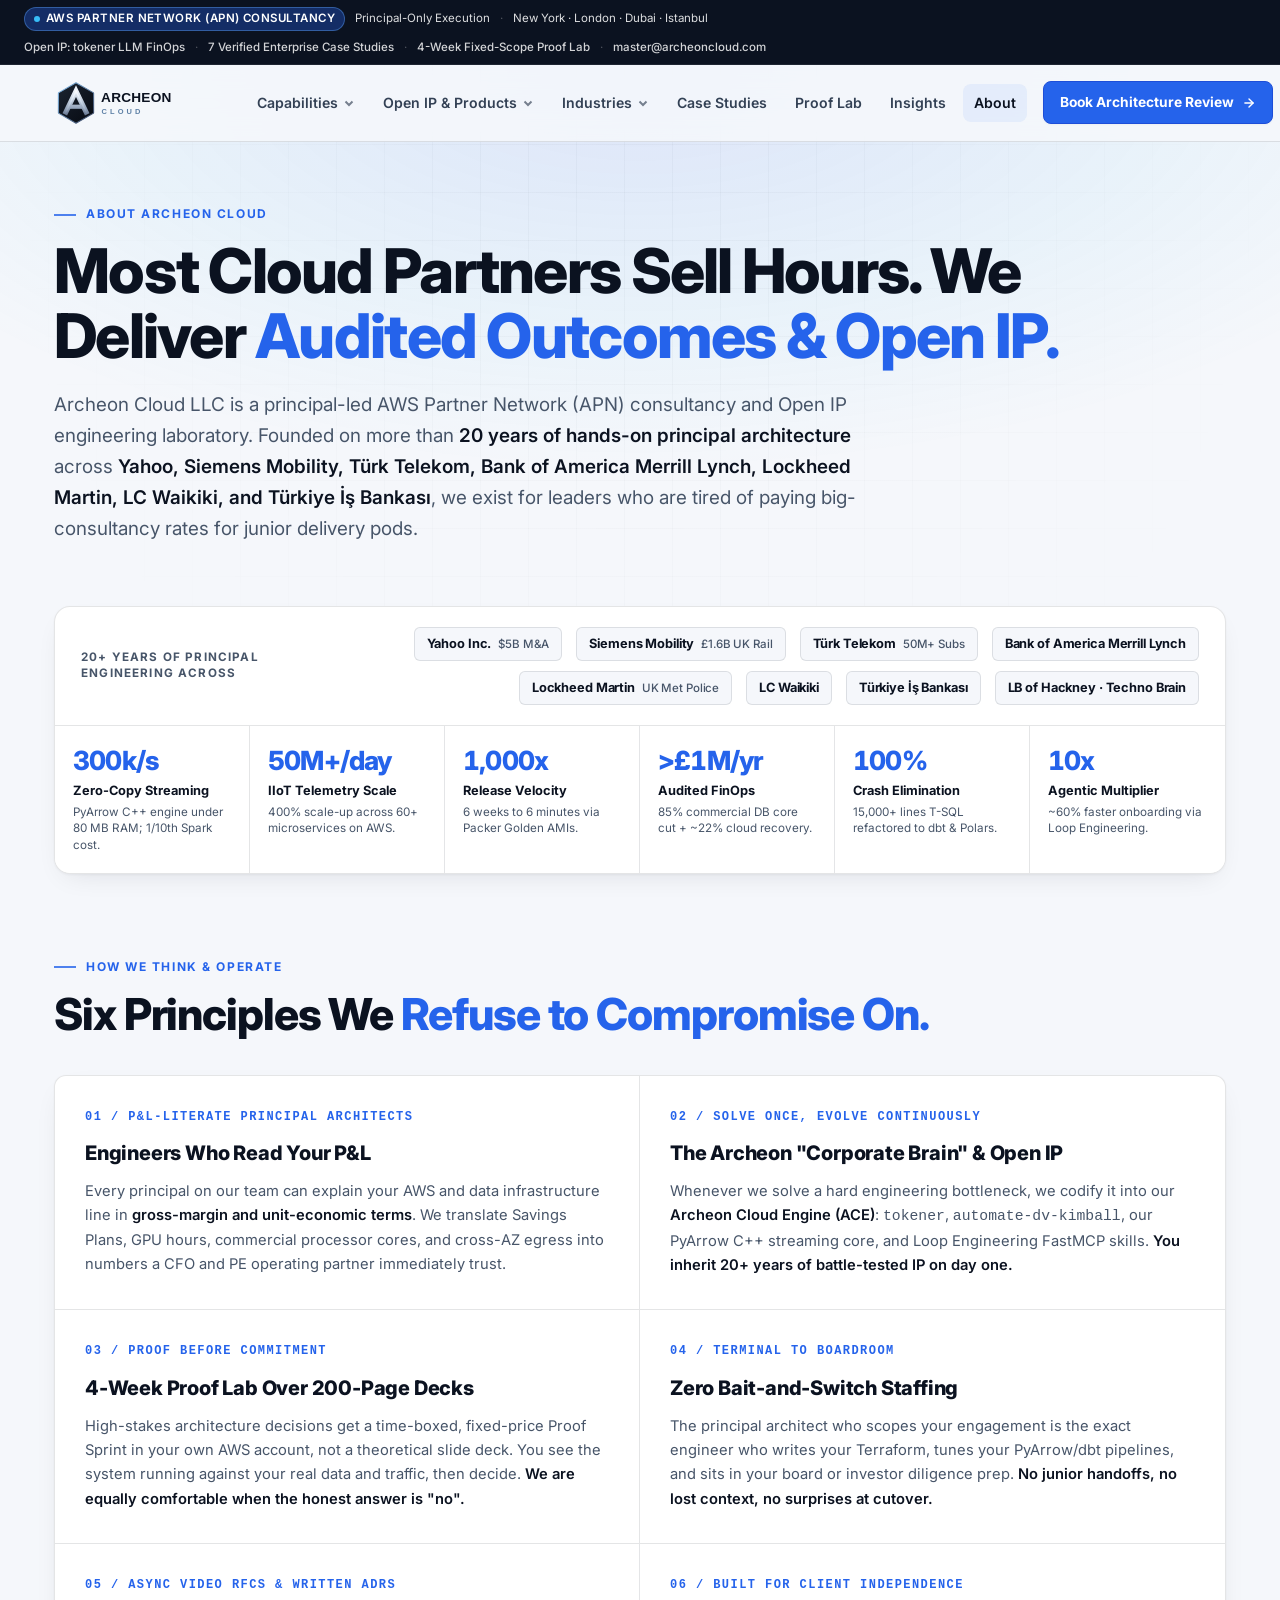
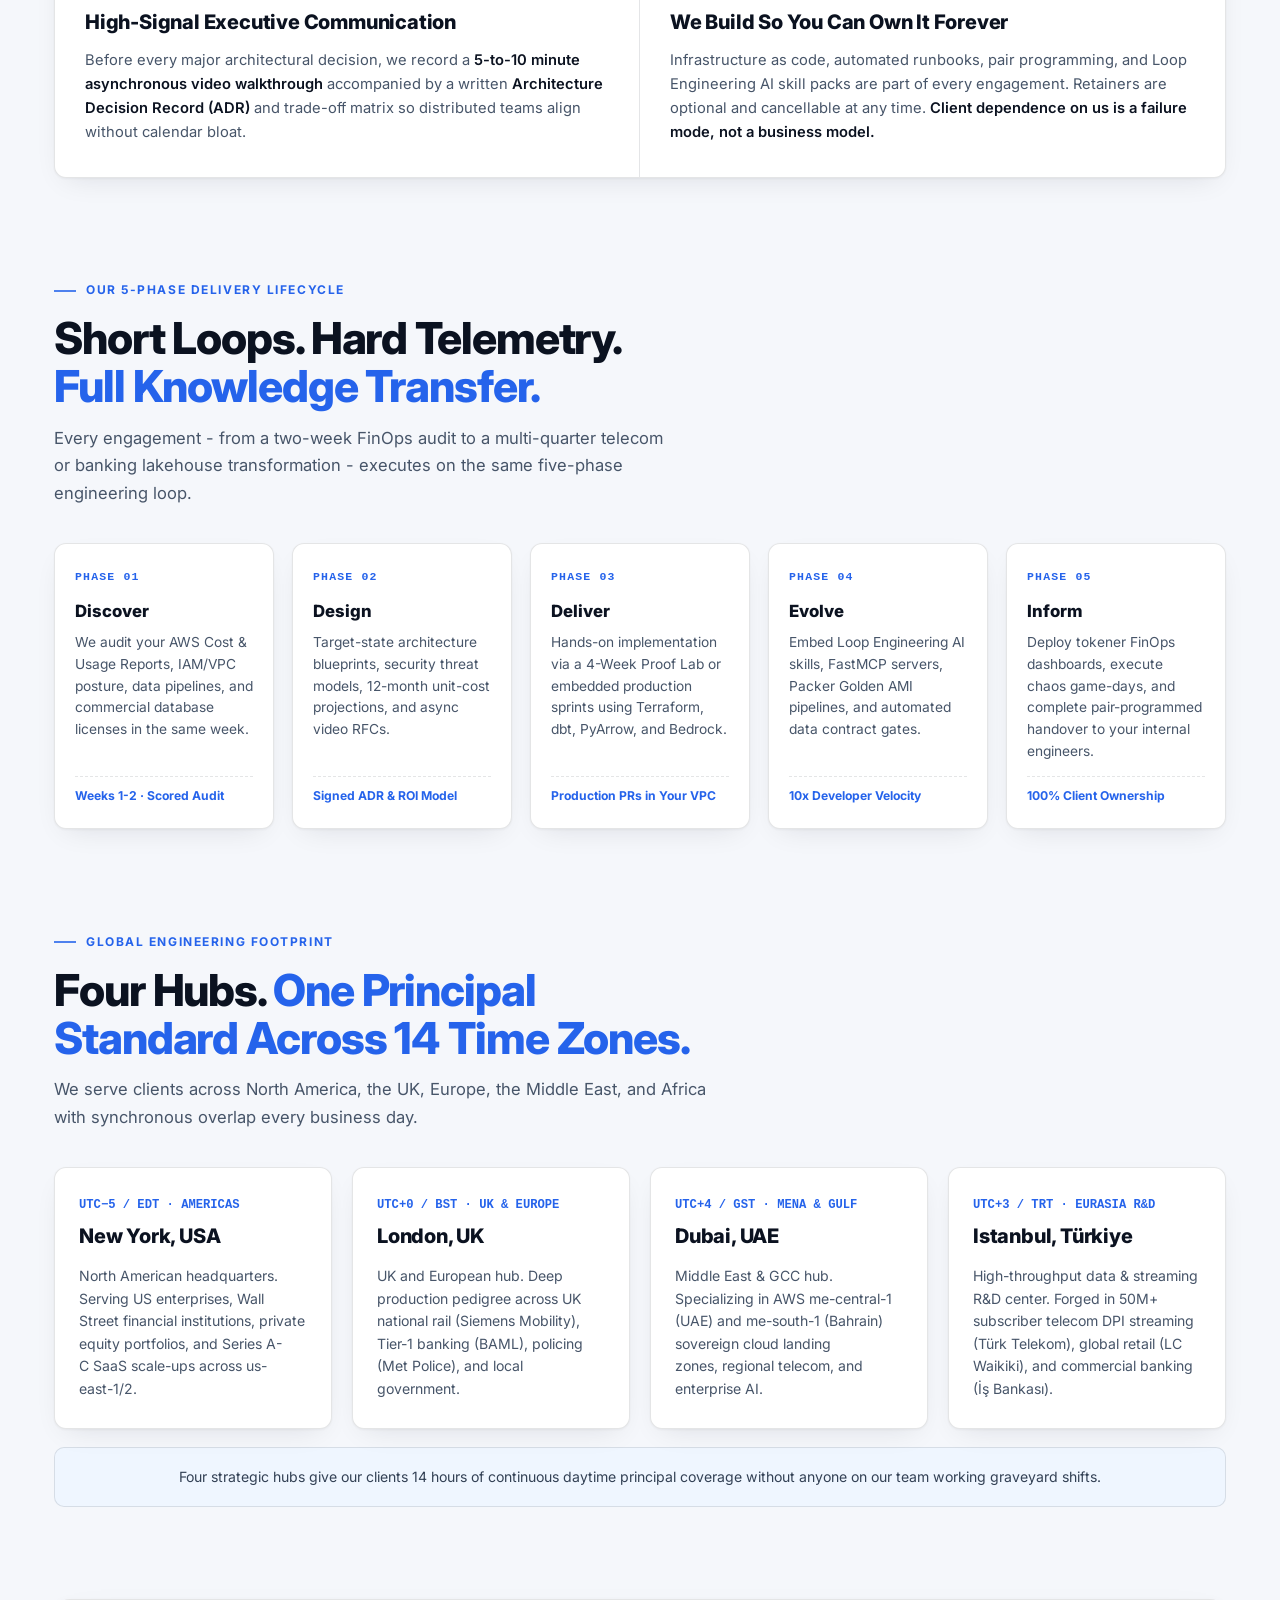
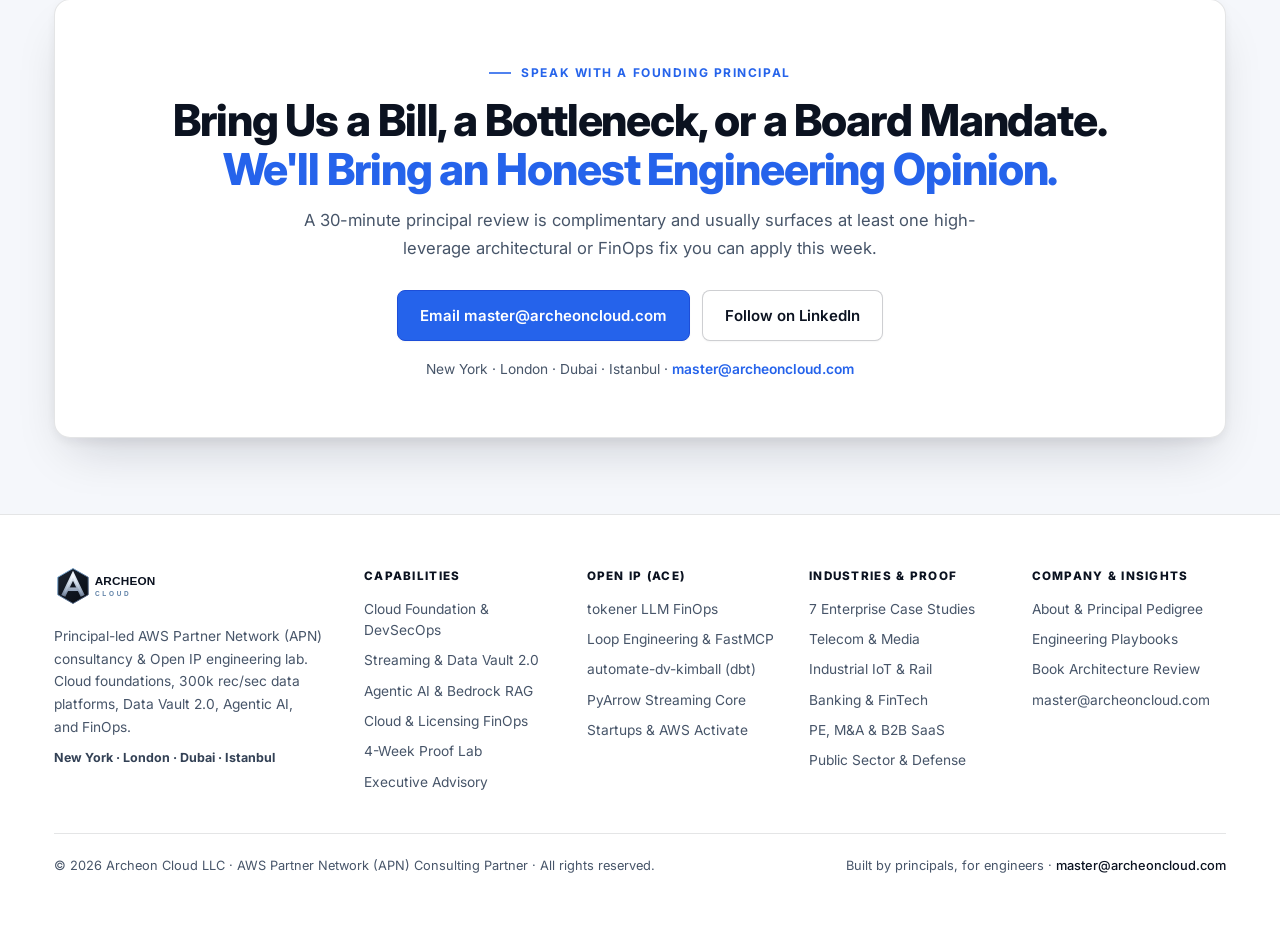
==== about/index.html @ 1dd48263 "Launch institutional static website for archeoncloud.com" ====
<!DOCTYPE html>
<html lang="en">
<head>
<meta charset="UTF-8" />
<meta name="viewport" content="width=device-width, initial-scale=1.0" />
<title>About Archeon Cloud - Principal AWS Pedigree, Open IP Lab &amp; Global Hubs | New York · London · Dubai · Istanbul</title>
<meta name="description" content="Archeon Cloud LLC is a principal-led AWS Partner Network (APN) consultancy and Open IP engineering lab founded on 20+ years of Fortune-500 cloud, streaming data, Data Vault 2.0, and FinOps execution." />
<link rel="canonical" href="https://archeoncloud.com/about/" />
<meta property="og:type" content="website" />
<meta property="og:title" content="About Archeon Cloud - Principal AWS Architecture &amp; Open IP Lab" />
<meta property="og:description" content="Why Archeon Cloud is different: 20+ years of principal Fortune-500 pedigree, Open IP accelerators (tokener, Loop Engineering, automate-dv-kimball, PyArrow Core), and synchronous hubs in New York, London, Dubai, and Istanbul." />
<meta property="og:url" content="https://archeoncloud.com/about/" />
<meta property="og:image" content="https://archeoncloud.com/assets/mark.png" />
<meta name="twitter:card" content="summary_large_image" />
<meta name="theme-color" content="#0B1220" />
<link rel="icon" type="image/png" sizes="32x32" href="../assets/favicon.png" />
<link rel="apple-touch-icon" href="../assets/mark.png" />
<link rel="preconnect" href="https://fonts.googleapis.com" />
<link rel="preconnect" href="https://fonts.gstatic.com" crossorigin />
<link href="https://fonts.googleapis.com/css2?family=Inter:wght@400;500;600;700;800;900&display=swap" rel="stylesheet" />
<link rel="stylesheet" href="../assets/style.css" />
</head>
<body>

<div class="aurora" aria-hidden="true"></div>
<div class="grid-fade" aria-hidden="true"></div>

<!-- Top Institutional APN Utility Bar -->
<div class="top-bar">
  <div class="top-bar__inner">
    <div class="top-bar__left">
      <span class="top-bar__pill"><span class="pulse"></span> AWS Partner Network (APN) Consultancy</span>
      <span>Principal-Only Execution</span>
      <span class="top-bar__sep">·</span>
      <span>New York · London · Dubai · Istanbul</span>
    </div>
    <div class="top-bar__right">
      <a href="../product/tokener/">Open IP: tokener LLM FinOps</a>
      <span class="top-bar__sep">·</span>
      <a href="../case-studies/">7 Verified Enterprise Case Studies</a>
      <span class="top-bar__sep">·</span>
      <a href="../poc/">4-Week Fixed-Scope Proof Lab</a>
      <span class="top-bar__sep">·</span>
      <a href="mailto:master@archeoncloud.com">master@archeoncloud.com</a>
    </div>
  </div>
</div>

<!-- Sticky Header & Mega-Menu Navigation -->
<div class="site-header-shell">
  <div class="wrap">
    <header class="site">
      <a class="brand" href="../" aria-label="Archeon Cloud home">
        <img src="../assets/logo.svg" alt="Archeon Cloud - Principal AWS Consultancy" />
      </a>
      <input type="checkbox" id="nav-toggle" class="nav-toggle" aria-hidden="true" />
      <label for="nav-toggle" class="nav-burger" aria-label="Toggle navigation"><span></span></label>
      <nav class="nav" aria-label="Primary">
        <div class="nav-item">
          <a href="../services/">
            Capabilities
            <svg class="nav-caret" viewBox="0 0 12 12" fill="none" stroke="currentColor" stroke-width="2"><path d="M2.5 4.5L6 8l3.5-3.5"/></svg>
          </a>
          <div class="nav-drop nav-drop--wide">
            <div class="nav-drop__head">4 Core Capability Practices &amp; Advisory</div>
            <a href="../services/#architecture">
              <strong>01 · Cloud Foundation &amp; DevSecOps</strong>
              <span>Multi-account AWS Control Tower, Terraform IaC, Golden AMIs, zero-downtime migration.</span>
            </a>
            <a href="../services/#streaming">
              <strong>02 · High-Throughput Data &amp; Data Vault 2.0</strong>
              <span>300k rec/sec PyArrow streaming, dbt Hybrid Data Vault 2.0, Iceberg &amp; Snowflake lakehouses.</span>
            </a>
            <a href="../services/#genai">
              <strong>03 · Agentic AI &amp; Developer Platforms</strong>
              <span>Amazon Bedrock RAG, FastMCP tool servers, Loop Engineering &amp; 10x agentic workflows.</span>
            </a>
            <a href="../services/#finops">
              <strong>04 · Cloud FinOps &amp; Commercial Licensing</strong>
              <span>22% cloud spend recovery, Oracle/SQL core optimization, tokener LLM unit economics.</span>
            </a>
            <a href="../consultancy/">
              <strong>Executive Advisory &amp; Fractional Principal</strong>
              <span>M&amp;A technical due diligence, architecture rescue, and board-grade roadmaps.</span>
            </a>
            <a href="../startups/">
              <strong>High-Growth Startups &amp; AWS Activate</strong>
              <span>SOC 2 / HIPAA-ready foundations in 3 weeks with credit-aligned co-funding.</span>
            </a>
          </div>
        </div>

        <div class="nav-item">
          <a href="../product/tokener/">
            Open IP &amp; Products
            <svg class="nav-caret" viewBox="0 0 12 12" fill="none" stroke="currentColor" stroke-width="2"><path d="M2.5 4.5L6 8l3.5-3.5"/></svg>
          </a>
          <div class="nav-drop">
            <div class="nav-drop__head">The Archeon Cloud Engine (ACE)</div>
            <a href="../product/tokener/">
              <strong>tokener · LLM FinOps Control Plane</strong>
              <span>Self-hosted pre-stream token budget enforcement &amp; real-time cost attribution for Bedrock, Anthropic &amp; OpenAI.</span>
            </a>
            <a href="../services/#genai">
              <strong>Loop Engineering &amp; AI Skills OS</strong>
              <span>Reusable FastMCP servers &amp; agentic context protocols delivering 10x developer velocity.</span>
            </a>
            <a href="../services/#data-vault">
              <strong>automate-dv-kimball · Open-Source dbt IP</strong>
              <span>Automated Raw/Business Data Vault 2.0 to dimensional Kimball star-schema accelerator.</span>
            </a>
            <a href="../services/#streaming">
              <strong>PyArrow C++ Zero-Copy Streaming Core</strong>
              <span>300k records/sec micro-batch Parquet engine running under 80 MB RAM at 1/10th Spark cost.</span>
            </a>
          </div>
        </div>

        <div class="nav-item">
          <a href="../industries/">
            Industries
            <svg class="nav-caret" viewBox="0 0 12 12" fill="none" stroke="currentColor" stroke-width="2"><path d="M2.5 4.5L6 8l3.5-3.5"/></svg>
          </a>
          <div class="nav-drop nav-drop--wide">
            <div class="nav-drop__head">Regulated &amp; High-Velocity Verticals</div>
            <a href="../industries/#telecom">
              <strong>Telecom &amp; Digital Media</strong>
              <span>50M+ subscriber DPI telemetry, 20.5B daily records, sub-minute observability.</span>
            </a>
            <a href="../industries/#iiot">
              <strong>Industrial IoT, Rail &amp; Mobility</strong>
              <span>50M+ daily sensor files, fleet digital twins, predictive maintenance on AWS.</span>
            </a>
            <a href="../industries/#fintech">
              <strong>Banking, Capital Markets &amp; FinTech</strong>
              <span>PCI-DSS, SOX &amp; GDPR lakehouses, risk analytics, commercial database FinOps.</span>
            </a>
            <a href="../industries/#pe-saas">
              <strong>Private Equity, M&amp;A &amp; B2B SaaS</strong>
              <span>Post-merger cloud carve-outs, 1,000x CI/CD acceleration, SaaS unit economics.</span>
            </a>
            <a href="../industries/#retail">
              <strong>Global Retail &amp; Supply Chain</strong>
              <span>Omnichannel demand forecasting, 100% crash elimination via dbt &amp; DuckDB.</span>
            </a>
            <a href="../industries/#govtech">
              <strong>Public Sector, Defense &amp; GovTech</strong>
              <span>Air-gapped migrations, 80 TB intelligence archives, 19x national tax platform scale.</span>
            </a>
          </div>
        </div>

        <a href="../case-studies/">Case Studies</a>
        <a href="../poc/">Proof Lab</a>
        <a href="../blog/">Insights</a>
        <a href="../about/" class="active">About</a>
      </nav>
      <a class="nav-cta" href="../contact/">
        Book Architecture Review
        <svg width="14" height="14" viewBox="0 0 24 24" fill="none" stroke="currentColor" stroke-width="2.4" stroke-linecap="round" stroke-linejoin="round"><path d="M5 12h14"/><path d="m12 5 7 7-7 7"/></svg>
      </a>
    </header>
  </div>
</div>

<div class="wrap">
  <main>
    <section class="hero hero--left">
      <div class="eyebrow">About Archeon Cloud</div>
      <h1>Most Cloud Partners Sell Hours. We Deliver <span class="grad">Audited Outcomes &amp; Open IP.</span></h1>
      <p class="lede">
        Archeon Cloud LLC is a principal-led AWS Partner Network (APN) consultancy and Open IP engineering laboratory.
        Founded on more than <strong>20 years of hands-on principal architecture</strong> across <strong>Yahoo, Siemens Mobility, Türk Telekom, Bank of America Merrill Lynch, Lockheed Martin, LC Waikiki, and Türkiye İş Bankası</strong>, we exist for leaders who are tired of paying big-consultancy rates for junior delivery pods.
      </p>
    </section>

    <!-- Pedigree & Track Record Box -->
    <section aria-label="Principal Leadership Pedigree">
      <div class="pedigree-box">
        <div class="pedigree-logos">
          <div class="pedigree-logos__label">
            20+ Years of Principal Engineering Across
          </div>
          <div class="pedigree-logos__list">
            <span class="client-chip">Yahoo Inc. <small>$5B M&amp;A</small></span>
            <span class="client-chip">Siemens Mobility <small>£1.6B UK Rail</small></span>
            <span class="client-chip">Türk Telekom <small>50M+ Subs</small></span>
            <span class="client-chip">Bank of America Merrill Lynch</span>
            <span class="client-chip">Lockheed Martin <small>UK Met Police</small></span>
            <span class="client-chip">LC Waikiki</span>
            <span class="client-chip">Türkiye İş Bankası</span>
            <span class="client-chip">LB of Hackney · Techno Brain</span>
          </div>
        </div>
        <div class="kpi-strip">
          <div class="kpi-cell">
            <div class="kpi-cell__num">300k/s</div>
            <div class="kpi-cell__title">Zero-Copy Streaming</div>
            <div class="kpi-cell__desc">PyArrow C++ engine under 80 MB RAM; 1/10th Spark cost.</div>
          </div>
          <div class="kpi-cell">
            <div class="kpi-cell__num">50M+/day</div>
            <div class="kpi-cell__title">IIoT Telemetry Scale</div>
            <div class="kpi-cell__desc">400% scale-up across 60+ microservices on AWS.</div>
          </div>
          <div class="kpi-cell">
            <div class="kpi-cell__num">1,000x</div>
            <div class="kpi-cell__title">Release Velocity</div>
            <div class="kpi-cell__desc">6 weeks to 6 minutes via Packer Golden AMIs.</div>
          </div>
          <div class="kpi-cell">
            <div class="kpi-cell__num">&gt;£1M/yr</div>
            <div class="kpi-cell__title">Audited FinOps</div>
            <div class="kpi-cell__desc">85% commercial DB core cut + ~22% cloud recovery.</div>
          </div>
          <div class="kpi-cell">
            <div class="kpi-cell__num">100%</div>
            <div class="kpi-cell__title">Crash Elimination</div>
            <div class="kpi-cell__desc">15,000+ lines T-SQL refactored to dbt &amp; Polars.</div>
          </div>
          <div class="kpi-cell">
            <div class="kpi-cell__num">10x</div>
            <div class="kpi-cell__title">Agentic Multiplier</div>
            <div class="kpi-cell__desc">~60% faster onboarding via Loop Engineering.</div>
          </div>
        </div>
      </div>
    </section>

    <section class="block" id="principles">
      <div class="eyebrow">How We Think &amp; Operate</div>
      <h2>Six Principles We <span class="grad">Refuse to Compromise On.</span></h2>
      <div class="manifesto">
        <div>
          <div class="num">01 / P&amp;L-LITERATE PRINCIPAL ARCHITECTS</div>
          <h3>Engineers Who Read Your P&amp;L</h3>
          <p>
            Every principal on our team can explain your AWS and data infrastructure line in <strong>gross-margin and unit-economic terms</strong>.
            We translate Savings Plans, GPU hours, commercial processor cores, and cross-AZ egress into numbers a CFO and PE operating partner immediately trust.
          </p>
        </div>
        <div>
          <div class="num">02 / SOLVE ONCE, EVOLVE CONTINUOUSLY</div>
          <h3>The Archeon "Corporate Brain" &amp; Open IP</h3>
          <p>
            Whenever we solve a hard engineering bottleneck, we codify it into our <strong>Archeon Cloud Engine (ACE)</strong>: <code>tokener</code>, <code>automate-dv-kimball</code>, our PyArrow C++ streaming core, and Loop Engineering FastMCP skills.
            <strong>You inherit 20+ years of battle-tested IP on day one.</strong>
          </p>
        </div>
        <div>
          <div class="num">03 / PROOF BEFORE COMMITMENT</div>
          <h3>4-Week Proof Lab Over 200-Page Decks</h3>
          <p>
            High-stakes architecture decisions get a time-boxed, fixed-price Proof Sprint in your own AWS account, not a theoretical slide deck.
            You see the system running against your real data and traffic, then decide.
            <strong>We are equally comfortable when the honest answer is "no".</strong>
          </p>
        </div>
        <div>
          <div class="num">04 / TERMINAL TO BOARDROOM</div>
          <h3>Zero Bait-and-Switch Staffing</h3>
          <p>
            The principal architect who scopes your engagement is the exact engineer who writes your Terraform, tunes your PyArrow/dbt pipelines, and sits in your board or investor diligence prep.
            <strong>No junior handoffs, no lost context, no surprises at cutover.</strong>
          </p>
        </div>
        <div>
          <div class="num">05 / ASYNC VIDEO RFCS &amp; WRITTEN ADRS</div>
          <h3>High-Signal Executive Communication</h3>
          <p>
            Before every major architectural decision, we record a <strong>5-to-10 minute asynchronous video walkthrough</strong> accompanied by a written <strong>Architecture Decision Record (ADR)</strong> and trade-off matrix so distributed teams align without calendar bloat.
          </p>
        </div>
        <div>
          <div class="num">06 / BUILT FOR CLIENT INDEPENDENCE</div>
          <h3>We Build So You Can Own It Forever</h3>
          <p>
            Infrastructure as code, automated runbooks, pair programming, and Loop Engineering AI skill packs are part of every engagement.
            Retainers are optional and cancellable at any time.
            <strong>Client dependence on us is a failure mode, not a business model.</strong>
          </p>
        </div>
      </div>
    </section>

    <section class="block" id="approach">
      <div class="eyebrow">Our 5-Phase Delivery Lifecycle</div>
      <h2>Short Loops. Hard Telemetry. <span class="grad">Full Knowledge Transfer.</span></h2>
      <p class="sub">Every engagement - from a two-week FinOps audit to a multi-quarter telecom or banking lakehouse transformation - executes on the same five-phase engineering loop.</p>
      <div class="steps steps--5">
        <div class="step">
          <h3>Discover</h3>
          <p>We audit your AWS Cost &amp; Usage Reports, IAM/VPC posture, data pipelines, and commercial database licenses in the same week.</p>
          <em>Weeks 1-2 · Scored Audit</em>
        </div>
        <div class="step">
          <h3>Design</h3>
          <p>Target-state architecture blueprints, security threat models, 12-month unit-cost projections, and async video RFCs.</p>
          <em>Signed ADR &amp; ROI Model</em>
        </div>
        <div class="step">
          <h3>Deliver</h3>
          <p>Hands-on implementation via a 4-Week Proof Lab or embedded production sprints using Terraform, dbt, PyArrow, and Bedrock.</p>
          <em>Production PRs in Your VPC</em>
        </div>
        <div class="step">
          <h3>Evolve</h3>
          <p>Embed Loop Engineering AI skills, FastMCP servers, Packer Golden AMI pipelines, and automated data contract gates.</p>
          <em>10x Developer Velocity</em>
        </div>
        <div class="step">
          <h3>Inform</h3>
          <p>Deploy tokener FinOps dashboards, execute chaos game-days, and complete pair-programmed handover to your internal engineers.</p>
          <em>100% Client Ownership</em>
        </div>
      </div>
    </section>

    <section class="block" id="locations">
      <div class="eyebrow">Global Engineering Footprint</div>
      <h2>Four Hubs. <span class="grad">One Principal Standard Across 14 Time Zones.</span></h2>
      <p class="sub">We serve clients across North America, the UK, Europe, the Middle East, and Africa with synchronous overlap every business day.</p>

      <div class="grid grid-4">
        <article class="card loc">
          <span class="tz">UTC−5 / EDT · AMERICAS</span>
          <h3>New York, USA</h3>
          <p>North American headquarters. Serving US enterprises, Wall Street financial institutions, private equity portfolios, and Series A-C SaaS scale-ups across us-east-1/2.</p>
        </article>
        <article class="card loc">
          <span class="tz">UTC+0 / BST · UK &amp; EUROPE</span>
          <h3>London, UK</h3>
          <p>UK and European hub. Deep production pedigree across UK national rail (Siemens Mobility), Tier-1 banking (BAML), policing (Met Police), and local government.</p>
        </article>
        <article class="card loc">
          <span class="tz">UTC+4 / GST · MENA &amp; GULF</span>
          <h3>Dubai, UAE</h3>
          <p>Middle East &amp; GCC hub. Specializing in AWS me-central-1 (UAE) and me-south-1 (Bahrain) sovereign cloud landing zones, regional telecom, and enterprise AI.</p>
        </article>
        <article class="card loc">
          <span class="tz">UTC+3 / TRT · EURASIA R&amp;D</span>
          <h3>Istanbul, Türkiye</h3>
          <p>High-throughput data &amp; streaming R&amp;D center. Forged in 50M+ subscriber telecom DPI streaming (Türk Telekom), global retail (LC Waikiki), and commercial banking (İş Bankası).</p>
        </article>
      </div>
      <div class="loc-band">
        Four strategic hubs give our clients 14 hours of continuous daytime principal coverage without anyone on our team working graveyard shifts.
      </div>
    </section>

    <section class="contact" id="contact">
      <div class="eyebrow" style="justify-content:center;">Speak With a Founding Principal</div>
      <h2>Bring Us a Bill, a Bottleneck, or a Board Mandate. <span class="grad">We'll Bring an Honest Engineering Opinion.</span></h2>
      <p class="sub">A 30-minute principal review is complimentary and usually surfaces at least one high-leverage architectural or FinOps fix you can apply this week.</p>
      <div class="cta-row">
        <a class="btn" href="mailto:master@archeoncloud.com?subject=Archeon%20Cloud%20-%20Principal%20Architecture%20Review">Email master@archeoncloud.com</a>
        <a class="btn btn--ghost" href="https://www.linkedin.com/company/archeon-cloud/" target="_blank" rel="noopener">Follow on LinkedIn</a>
      </div>
      <span class="contact-mail">New York · London · Dubai · Istanbul · <a href="mailto:master@archeoncloud.com">master@archeoncloud.com</a></span>
    </section>
  </main>
</div>

<!-- Institutional Footer -->
<footer>
  <div class="wrap">
    <div class="foot-grid">
      <div>
        <img src="../assets/logo.svg" alt="Archeon Cloud" />
        <p>Principal-led AWS Partner Network (APN) consultancy &amp; Open IP engineering lab. Cloud foundations, 300k rec/sec data platforms, Data Vault 2.0, Agentic AI, and FinOps.</p>
        <p style="margin-top: 10px; font-size: 0.78rem; color: var(--silver);"><strong>New York · London · Dubai · Istanbul</strong></p>
      </div>
      <div>
        <h4>Capabilities</h4>
        <ul>
          <li><a href="../services/#architecture">Cloud Foundation &amp; DevSecOps</a></li>
          <li><a href="../services/#streaming">Streaming &amp; Data Vault 2.0</a></li>
          <li><a href="../services/#genai">Agentic AI &amp; Bedrock RAG</a></li>
          <li><a href="../services/#finops">Cloud &amp; Licensing FinOps</a></li>
          <li><a href="../poc/">4-Week Proof Lab</a></li>
          <li><a href="../consultancy/">Executive Advisory</a></li>
        </ul>
      </div>
      <div>
        <h4>Open IP (ACE)</h4>
        <ul>
          <li><a href="../product/tokener/">tokener LLM FinOps</a></li>
          <li><a href="../services/#genai">Loop Engineering &amp; FastMCP</a></li>
          <li><a href="../services/#data-vault">automate-dv-kimball (dbt)</a></li>
          <li><a href="../services/#streaming">PyArrow Streaming Core</a></li>
          <li><a href="../startups/">Startups &amp; AWS Activate</a></li>
        </ul>
      </div>
      <div>
        <h4>Industries &amp; Proof</h4>
        <ul>
          <li><a href="../case-studies/">7 Enterprise Case Studies</a></li>
          <li><a href="../industries/#telecom">Telecom &amp; Media</a></li>
          <li><a href="../industries/#iiot">Industrial IoT &amp; Rail</a></li>
          <li><a href="../industries/#fintech">Banking &amp; FinTech</a></li>
          <li><a href="../industries/#pe-saas">PE, M&amp;A &amp; B2B SaaS</a></li>
          <li><a href="../industries/#govtech">Public Sector &amp; Defense</a></li>
        </ul>
      </div>
      <div>
        <h4>Company &amp; Insights</h4>
        <ul>
          <li><a href="../about/">About &amp; Principal Pedigree</a></li>
          <li><a href="../blog/">Engineering Playbooks</a></li>
          <li><a href="../contact/">Book Architecture Review</a></li>
          <li><a href="mailto:master@archeoncloud.com">master@archeoncloud.com</a></li>
        </ul>
      </div>
    </div>
    <div class="foot-bottom">
      <span>© 2026 Archeon Cloud LLC · AWS Partner Network (APN) Consulting Partner · All rights reserved.</span>
      <span>Built by principals, for engineers · <a href="mailto:master@archeoncloud.com">master@archeoncloud.com</a></span>
    </div>
  </div>
</footer>

</body>
</html>
---- assets/style.css ----
/* ==========================================================================
   Archeon Cloud - Institutional Enterprise Stylesheet
   High-contrast editorial light canvas + Dark Architectural Console sections
   ========================================================================== */
:root {
  color-scheme: light;
  --bg: #f5f7fb;
  --bg-2: #ffffff;
  --bg-subtle: #edf2f9;
  --dark-bg: #0b1220;
  --dark-bg-2: #111c30;
  --dark-card: #152238;
  --dark-line: rgba(255, 255, 255, 0.12);
  --ink: #0b1220;
  --muted: #475569;
  --line: rgba(11, 18, 32, 0.11);
  --line-strong: rgba(11, 18, 32, 0.20);
  --blue: #2563eb;
  --blue-2: #1d4ed8;
  --blue-light: #eff6ff;
  --cyan: #0ea5e9;
  --silver: #334155;
  --amber: #d97706;
  --amber-2: #b45309;
  --amber-bg: #fffbeb;
  --card: #ffffff;
  --green: #059669;
  --green-bg: #ecfdf5;
  --shadow-sm: 0 1px 2px rgba(11, 18, 32, 0.04);
  --shadow: 0 1px 3px rgba(11, 18, 32, 0.05), 0 10px 28px -12px rgba(11, 18, 32, 0.12);
  --shadow-lg: 0 4px 12px rgba(11, 18, 32, 0.06), 0 24px 48px -16px rgba(11, 18, 32, 0.18);
  --radius-sm: 8px;
  --radius: 12px;
  --radius-lg: 16px;
}

*, *::before, *::after {
  box-sizing: border-box;
  margin: 0;
  padding: 0;
}

html {
  scroll-behavior: smooth;
  font-size: 16px;
}

body {
  font-family: 'Inter', -apple-system, BlinkMacSystemFont, 'Segoe UI', Roboto, 'Helvetica Neue', Arial, sans-serif;
  background: var(--bg);
  color: var(--ink);
  line-height: 1.55;
  text-align: start;
  -webkit-font-smoothing: antialiased;
  text-rendering: optimizeLegibility;
  min-height: 100vh;
  overflow-x: hidden;
  position: relative;
}

a {
  color: inherit;
  transition: color 0.18s ease, border-color 0.18s ease, background-color 0.18s ease;
}

::selection {
  background: rgba(37, 99, 235, 0.24);
}

h1, h2, h3, h4, th {
  text-wrap: balance;
}

p, li, dd, figcaption {
  text-wrap: pretty;
  overflow-wrap: break-word;
}

/* Background Aurora & Subtle Architectural Grid -------------------------- */
.aurora {
  position: fixed;
  inset: 0;
  z-index: 0;
  overflow: hidden;
  pointer-events: none;
}

.aurora::before {
  content: "";
  position: absolute;
  left: 50%;
  top: -38vh;
  width: 140vw;
  height: 92vh;
  transform: translateX(-50%);
  background: radial-gradient(ellipse at center, rgba(37, 99, 235, 0.12), rgba(14, 165, 233, 0.05) 42%, transparent 68%);
}

.grid-fade {
  position: fixed;
  inset: 0;
  z-index: 0;
  pointer-events: none;
  background-image:
    linear-gradient(to right, rgba(11, 18, 32, 0.028) 1px, transparent 1px),
    linear-gradient(to bottom, rgba(11, 18, 32, 0.028) 1px, transparent 1px);
  background-size: 48px 48px;
  mask-image: radial-gradient(ellipse at 50% 18%, black 15%, transparent 72%);
  -webkit-mask-image: radial-gradient(ellipse at 50% 18%, black 15%, transparent 72%);
}

.wrap {
  position: relative;
  z-index: 1;
  max-width: 1220px;
  margin: 0 auto;
  padding: 0 24px;
}

.wrap--narrow {
  max-width: 840px;
}

/* Top Institutional Utility Bar ------------------------------------------ */
.top-bar {
  position: relative;
  z-index: 30;
  background: var(--dark-bg);
  color: rgba(255, 255, 255, 0.86);
  font-size: 0.72rem;
  border-bottom: 1px solid rgba(255, 255, 255, 0.08);
}

.top-bar__inner {
  max-width: 1360px;
  margin: 0 auto;
  padding: 7px 24px;
  display: flex;
  align-items: center;
  justify-content: space-between;
  gap: 8px 16px;
  flex-wrap: wrap;
}

.top-bar__left,
.top-bar__right {
  display: flex;
  align-items: center;
  gap: 10px;
  flex-wrap: wrap;
}

.top-bar__pill {
  display: inline-flex;
  align-items: center;
  gap: 6px;
  font-weight: 600;
  color: #ffffff;
  background: rgba(37, 99, 235, 0.35);
  border: 1px solid rgba(96, 165, 250, 0.4);
  padding: 2px 9px;
  border-radius: 999px;
  font-size: 0.72rem;
  letter-spacing: 0.04em;
  text-transform: uppercase;
}

.top-bar__pill .pulse {
  width: 6px;
  height: 6px;
  border-radius: 50%;
  background: #38bdf8;
}

.top-bar a {
  color: rgba(255, 255, 255, 0.82);
  text-decoration: none;
  font-weight: 500;
}

.top-bar a:hover {
  color: #ffffff;
  text-decoration: underline;
}

.top-bar__sep {
  color: rgba(255, 255, 255, 0.28);
}

/* Sticky Header & Mega-Dropdown Navigation ------------------------------- */
.site-header-shell {
  position: sticky;
  top: 0;
  z-index: 25;
  background: rgba(245, 247, 251, 0.88);
  backdrop-filter: blur(14px);
  -webkit-backdrop-filter: blur(14px);
  border-bottom: 1px solid var(--line);
}

header.site {
  position: relative;
  z-index: 25;
  display: flex;
  align-items: center;
  justify-content: space-between;
  gap: 16px;
  padding: 16px 0;
}

.brand img {
  height: 44px;
  width: auto;
  display: block;
}

.nav {
  display: flex;
  align-items: center;
  gap: 6px;
}

.nav > a,
.nav-item > a {
  display: inline-flex;
  align-items: center;
  gap: 5px;
  font-size: 0.88rem;
  font-weight: 600;
  color: var(--silver);
  text-decoration: none;
  padding: 8px 11px;
  border-radius: var(--radius-sm);
  white-space: nowrap;
}

.nav > a:hover,
.nav-item > a:hover,
.nav > a.active,
.nav-item > a.active {
  color: var(--ink);
  background: rgba(37, 99, 235, 0.07);
}

.nav-item {
  position: relative;
}

.nav-caret {
  width: 12px;
  height: 12px;
  opacity: 0.65;
  transition: transform 0.18s ease;
}

.nav-item:hover .nav-caret,
.nav-item:focus-within .nav-caret {
  transform: rotate(180deg);
  opacity: 1;
}

.nav-drop {
  position: absolute;
  top: calc(100% + 6px);
  left: 0;
  min-width: 340px;
  background: var(--bg-2);
  border: 1px solid var(--line-strong);
  border-radius: var(--radius);
  box-shadow: var(--shadow-lg);
  padding: 12px;
  display: none;
  flex-direction: column;
  gap: 4px;
  z-index: 40;
}

.nav-drop--wide {
  min-width: 540px;
  display: none;
  grid-template-columns: 1fr 1fr;
  gap: 6px;
}

.nav-item:hover .nav-drop,
.nav-item:focus-within .nav-drop {
  display: flex;
}

.nav-item:hover .nav-drop--wide,
.nav-item:focus-within .nav-drop--wide {
  display: grid;
}

.nav-item::after {
  content: "";
  position: absolute;
  left: 0;
  right: 0;
  top: 100%;
  height: 10px;
}

.nav-drop__head {
  grid-column: 1 / -1;
  font-size: 0.7rem;
  font-weight: 800;
  letter-spacing: 0.12em;
  text-transform: uppercase;
  color: var(--blue);
  padding: 4px 10px 6px;
  border-bottom: 1px solid var(--line);
  margin-bottom: 4px;
}

.nav-drop a {
  display: flex;
  flex-direction: column;
  gap: 2px;
  padding: 9px 11px;
  border-radius: var(--radius-sm);
  text-decoration: none;
  transition: background 0.15s ease;
}

.nav-drop a:hover {
  background: var(--blue-light);
}

.nav-drop a strong {
  font-size: 0.85rem;
  font-weight: 700;
  color: var(--ink);
  display: flex;
  align-items: center;
  gap: 6px;
}

.nav-drop a span {
  font-size: 0.76rem;
  color: var(--muted);
  line-height: 1.4;
  white-space: normal;
}

.nav-cta {
  display: inline-flex;
  align-items: center;
  gap: 8px;
  font-size: 0.86rem;
  font-weight: 700;
  color: #ffffff;
  text-decoration: none;
  padding: 10px 16px;
  border: 1px solid var(--blue-2);
  border-radius: var(--radius-sm);
  background: var(--blue);
  box-shadow: var(--shadow-sm);
  white-space: nowrap;
}

.nav-cta:hover {
  background: var(--blue-2);
  border-color: var(--blue-2);
}

.nav-toggle {
  display: none;
}

.nav-burger {
  display: none;
}

/* Hero Sections ---------------------------------------------------------- */
.hero {
  text-align: center;
  padding: 64px 0 36px;
}

.hero--left {
  text-align: left;
  padding: 56px 0 28px;
}

.hero-split {
  display: grid;
  grid-template-columns: 1.08fr 0.92fr;
  gap: 44px;
  align-items: center;
  padding: 56px 0 40px;
  text-align: left;
}

.badge {
  display: inline-flex;
  align-items: center;
  flex-wrap: wrap;
  gap: 6px 8px;
  font-size: 0.71rem;
  font-weight: 700;
  letter-spacing: 0.055em;
  text-transform: uppercase;
  color: var(--silver);
  padding: 6px 12px;
  border: 1px solid var(--line-strong);
  border-radius: 8px;
  background: rgba(255, 255, 255, 0.9);
  box-shadow: var(--shadow-sm);
  margin-bottom: 20px;
}

.badge .sep {
  color: rgba(11, 18, 32, 0.3);
}

.dot {
  width: 7px;
  height: 7px;
  flex-shrink: 0;
  border-radius: 50%;
  background: var(--blue);
  box-shadow: 0 0 0 3px rgba(37, 99, 235, 0.18);
}

h1 {
  font-size: clamp(2.25rem, 1.5rem + 3.2vw, 3.85rem);
  line-height: 1.06;
  font-weight: 800;
  letter-spacing: -0.028em;
  margin-bottom: 20px;
  color: var(--ink);
}

.grad, .grad-amber {
  color: var(--blue);
}

.lede {
  max-width: 68ch;
  margin: 0 auto 22px;
  font-size: clamp(1.02rem, 0.95rem + 0.35vw, 1.18rem);
  line-height: 1.65;
  color: var(--muted);
}

.hero--left .lede,
.hero-split .lede {
  margin-left: 0;
}

.lede strong {
  color: var(--ink);
  font-weight: 600;
}

.taglines {
  display: flex;
  flex-wrap: wrap;
  gap: 10px;
  justify-content: center;
  margin: 26px 0 32px;
}

.pill {
  font-size: 0.84rem;
  font-weight: 600;
  color: var(--ink);
  padding: 8px 14px;
  border-radius: var(--radius-sm);
  border: 1px solid var(--line);
  background: var(--card);
  box-shadow: var(--shadow-sm);
  text-decoration: none;
}

.pill:hover {
  border-color: var(--blue);
  color: var(--blue);
}

.pill span {
  color: var(--blue);
  margin-right: 7px;
}

.cta-row {
  display: flex;
  gap: 12px;
  justify-content: center;
  flex-wrap: wrap;
}

.hero--left .cta-row,
.hero-split .cta-row {
  justify-content: flex-start;
}

.btn {
  display: inline-flex;
  align-items: center;
  gap: 8px;
  padding: 13px 22px;
  border: 1px solid var(--blue-2);
  border-radius: var(--radius-sm);
  font-size: 0.94rem;
  font-weight: 600;
  color: #ffffff;
  cursor: pointer;
  text-decoration: none;
  background: var(--blue);
  box-shadow: var(--shadow-sm);
  white-space: nowrap;
}

.btn:hover {
  background: var(--blue-2);
  border-color: var(--blue-2);
}

.btn--ghost {
  background: #ffffff;
  color: var(--ink);
  border: 1px solid var(--line-strong);
}

.btn--ghost:hover {
  border-color: var(--blue);
  background: var(--blue-light);
  color: var(--blue-2);
}

.btn--dark {
  background: rgba(255, 255, 255, 0.1);
  color: #ffffff;
  border: 1px solid rgba(255, 255, 255, 0.24);
}

.btn--dark:hover {
  background: rgba(255, 255, 255, 0.18);
  border-color: #ffffff;
}

/* Hero Architectural Telemetry Console ----------------------------------- */
.arch-console {
  background: var(--dark-bg);
  color: #f8fafc;
  border: 1px solid rgba(37, 99, 235, 0.35);
  border-radius: var(--radius-lg);
  box-shadow: var(--shadow-lg);
  overflow: hidden;
  font-size: 0.82rem;
}

.arch-console__bar {
  display: flex;
  align-items: center;
  justify-content: space-between;
  gap: 10px;
  padding: 12px 16px;
  background: #070c16;
  border-bottom: 1px solid var(--dark-line);
}

.arch-console__dots {
  display: flex;
  gap: 6px;
}

.arch-console__dots span {
  width: 9px;
  height: 9px;
  border-radius: 50%;
  background: rgba(255, 255, 255, 0.22);
}

.arch-console__dots span:first-child { background: #ef4444; }
.arch-console__dots span:nth-child(2) { background: #f59e0b; }
.arch-console__dots span:nth-child(3) { background: #10b981; }

.arch-console__title {
  font-family: 'SF Mono', Menlo, Consolas, monospace;
  font-size: 0.74rem;
  color: #94a3b8;
}

.arch-console__status {
  font-size: 0.68rem;
  font-weight: 700;
  text-transform: uppercase;
  letter-spacing: 0.08em;
  color: #34d399;
  background: rgba(16, 185, 129, 0.14);
  border: 1px solid rgba(52, 211, 153, 0.3);
  padding: 3px 8px;
  border-radius: 999px;
}

.arch-console__body {
  padding: 18px;
  display: grid;
  gap: 14px;
}

.arch-console__kpis {
  display: grid;
  grid-template-columns: repeat(2, 1fr);
  gap: 10px;
}

.arch-kpi {
  background: var(--dark-card);
  border: 1px solid var(--dark-line);
  border-radius: var(--radius-sm);
  padding: 12px 14px;
}

.arch-kpi__label {
  font-size: 0.7rem;
  text-transform: uppercase;
  letter-spacing: 0.07em;
  color: #94a3b8;
  display: block;
}

.arch-kpi__val {
  font-size: 1.35rem;
  font-weight: 800;
  color: #ffffff;
  font-variant-numeric: tabular-nums;
  margin: 4px 0 2px;
  display: block;
}

.arch-kpi__val--accent {
  color: #38bdf8;
}

.arch-kpi__val--green {
  color: #34d399;
}

.arch-kpi__sub {
  font-size: 0.73rem;
  color: #cbd5e1;
}

.arch-console__layers {
  display: grid;
  gap: 8px;
}

.arch-layer {
  background: rgba(255, 255, 255, 0.03);
  border: 1px solid var(--dark-line);
  border-radius: var(--radius-sm);
  padding: 10px 12px;
  display: flex;
  align-items: center;
  justify-content: space-between;
  gap: 10px;
}

.arch-layer__tag {
  font-family: 'SF Mono', Menlo, Consolas, monospace;
  font-size: 0.68rem;
  font-weight: 700;
  color: #38bdf8;
  background: rgba(14, 165, 233, 0.14);
  padding: 3px 7px;
  border-radius: 4px;
  white-space: nowrap;
}

.arch-layer__name {
  font-weight: 600;
  font-size: 0.8rem;
  color: #f1f5f9;
  flex: 1;
}

.arch-layer__meta {
  font-family: 'SF Mono', Menlo, Consolas, monospace;
  font-size: 0.72rem;
  color: #94a3b8;
  white-space: nowrap;
}

/* Enterprise Pedigree & Impact Telemetry Strip --------------------------- */
.pedigree-box {
  margin-top: 12px;
  background: var(--bg-2);
  border: 1px solid var(--line);
  border-radius: var(--radius-lg);
  box-shadow: var(--shadow);
  overflow: hidden;
}

.pedigree-logos {
  padding: 20px 26px;
  border-bottom: 1px solid var(--line);
  display: flex;
  align-items: center;
  justify-content: space-between;
  gap: 18px;
  flex-wrap: wrap;
}

.pedigree-logos__label {
  font-size: 0.73rem;
  font-weight: 700;
  letter-spacing: 0.1em;
  text-transform: uppercase;
  color: var(--muted);
  max-width: 220px;
  line-height: 1.35;
}

.pedigree-logos__list {
  display: flex;
  flex-wrap: wrap;
  gap: 10px 14px;
  align-items: center;
  flex: 1;
  justify-content: flex-end;
}

.client-chip {
  font-size: 0.8rem;
  font-weight: 700;
  color: var(--ink);
  background: var(--bg);
  border: 1px solid var(--line);
  padding: 6px 12px;
  border-radius: 6px;
  letter-spacing: -0.01em;
  white-space: nowrap;
}

.client-chip small {
  font-weight: 500;
  color: var(--muted);
  margin-left: 4px;
  font-size: 0.72rem;
}

.kpi-strip {
  display: grid;
  grid-template-columns: repeat(6, 1fr);
  background: var(--bg-2);
}

.kpi-cell {
  padding: 20px 18px;
  border-right: 1px solid var(--line);
}

.kpi-cell:last-child {
  border-right: 0;
}

.kpi-cell__num {
  font-size: 1.65rem;
  font-weight: 800;
  letter-spacing: -0.03em;
  color: var(--blue);
  font-variant-numeric: tabular-nums;
  line-height: 1.1;
  margin-bottom: 6px;
}

.kpi-cell__title {
  font-size: 0.8rem;
  font-weight: 700;
  color: var(--ink);
  margin-bottom: 3px;
}

.kpi-cell__desc {
  font-size: 0.73rem;
  color: var(--muted);
  line-height: 1.4;
}

/* Section Headers -------------------------------------------------------- */
section.block {
  padding: 76px 0 20px;
}

.eyebrow {
  display: inline-flex;
  align-items: center;
  gap: 10px;
  font-size: 0.75rem;
  font-weight: 700;
  letter-spacing: 0.13em;
  text-transform: uppercase;
  color: var(--blue);
  margin-bottom: 14px;
}

.eyebrow::before {
  content: "";
  width: 22px;
  height: 2px;
  background: var(--blue);
  opacity: 0.8;
}

h2 {
  font-size: clamp(1.85rem, 1.35rem + 2vw, 2.75rem);
  line-height: 1.1;
  font-weight: 800;
  letter-spacing: -0.025em;
  max-width: 34ch;
}

.sub {
  margin-top: 14px;
  max-width: 68ch;
  font-size: 1.04rem;
  line-height: 1.65;
  color: var(--muted);
}

.head-row {
  display: flex;
  align-items: flex-end;
  justify-content: space-between;
  gap: 24px;
  flex-wrap: wrap;
}

.head-row .sub {
  margin-top: 12px;
}

.link {
  color: var(--blue);
  text-decoration: none;
  font-weight: 700;
  font-size: 0.92rem;
  white-space: nowrap;
  display: inline-flex;
  align-items: center;
  gap: 4px;
}

.link:hover {
  color: var(--ink);
}

/* Standard Grids & Cards ------------------------------------------------- */
.grid {
  display: grid;
  gap: 20px;
  margin-top: 36px;
}

.grid-3 { grid-template-columns: repeat(3, 1fr); }
.grid-2 { grid-template-columns: repeat(2, 1fr); }
.grid-4 { grid-template-columns: repeat(4, 1fr); }

.card {
  position: relative;
  padding: 28px 24px;
  border-radius: var(--radius);
  border: 1px solid var(--line);
  background: var(--card);
  box-shadow: var(--shadow);
  transition: border-color 0.2s ease, box-shadow 0.2s ease, transform 0.2s ease;
  display: flex;
  flex-direction: column;
}

.card:hover {
  border-color: rgba(37, 99, 235, 0.45);
  box-shadow: var(--shadow-lg);
}

.card .ico {
  width: 44px;
  height: 44px;
  display: grid;
  place-items: center;
  border-radius: var(--radius-sm);
  background: var(--blue-light);
  border: 1px solid rgba(37, 99, 235, 0.2);
  margin-bottom: 16px;
  flex-shrink: 0;
}

.card h3 {
  font-size: 1.12rem;
  font-weight: 700;
  margin-bottom: 8px;
  line-height: 1.3;
}

.card p {
  font-size: 0.9rem;
  line-height: 1.6;
  color: var(--muted);
}

.card .tag {
  position: absolute;
  top: 20px;
  right: 20px;
  font-size: 0.68rem;
  font-weight: 700;
  letter-spacing: 0.08em;
  text-transform: uppercase;
  color: var(--blue);
  padding: 4px 10px;
  border-radius: 999px;
  border: 1px solid rgba(37, 99, 235, 0.3);
  background: var(--blue-light);
}

.card ul {
  margin-top: 14px;
  list-style: none;
  display: grid;
  gap: 8px;
}

.card ul li {
  font-size: 0.85rem;
  color: var(--silver);
  padding-left: 16px;
  position: relative;
  line-height: 1.5;
}

.card ul li::before {
  content: "◆";
  position: absolute;
  left: 0;
  top: 2px;
  font-size: 0.52rem;
  color: var(--blue);
}

.card--link {
  text-decoration: none;
  color: inherit;
}

/* 4-Pillar Capability Practice Cards ------------------------------------- */
.practice-grid {
  display: grid;
  grid-template-columns: repeat(2, 1fr);
  gap: 22px;
  margin-top: 36px;
}

.practice-card {
  background: var(--card);
  border: 1px solid var(--line);
  border-radius: var(--radius-lg);
  padding: 32px 28px;
  box-shadow: var(--shadow);
  display: flex;
  flex-direction: column;
  justify-content: space-between;
  transition: border-color 0.2s ease, box-shadow 0.2s ease;
}

.practice-card:hover {
  border-color: var(--blue);
  box-shadow: var(--shadow-lg);
}

.practice-card__top {
  display: flex;
  align-items: center;
  justify-content: space-between;
  gap: 12px;
  margin-bottom: 16px;
}

.practice-card__num {
  font-family: 'SF Mono', Menlo, Consolas, monospace;
  font-size: 0.76rem;
  font-weight: 800;
  letter-spacing: 0.08em;
  text-transform: uppercase;
  color: var(--blue);
  background: var(--blue-light);
  border: 1px solid rgba(37, 99, 235, 0.25);
  padding: 4px 10px;
  border-radius: 6px;
}

.practice-card__persona {
  font-size: 0.72rem;
  font-weight: 600;
  color: var(--muted);
  background: var(--bg);
  border: 1px solid var(--line);
  padding: 4px 10px;
  border-radius: 999px;
}

.practice-card h3 {
  font-size: 1.32rem;
  font-weight: 800;
  letter-spacing: -0.015em;
  margin-bottom: 10px;
  color: var(--ink);
}

.practice-card__desc {
  font-size: 0.94rem;
  color: var(--muted);
  line-height: 1.6;
  margin-bottom: 18px;
}

.practice-card__list {
  list-style: none;
  display: grid;
  gap: 9px;
  margin-bottom: 20px;
  padding-top: 16px;
  border-top: 1px solid var(--line);
}

.practice-card__list li {
  font-size: 0.86rem;
  color: var(--silver);
  padding-left: 18px;
  position: relative;
  line-height: 1.5;
}

.practice-card__list li::before {
  content: "→";
  position: absolute;
  left: 0;
  top: 0;
  color: var(--blue);
  font-weight: 700;
}

.practice-card__list li strong {
  color: var(--ink);
  font-weight: 600;
}

.tech-tags {
  display: flex;
  flex-wrap: wrap;
  gap: 6px;
  margin-top: auto;
  padding-top: 14px;
  border-top: 1px dashed var(--line);
}

.tech-tag {
  font-family: 'SF Mono', Menlo, Consolas, monospace;
  font-size: 0.71rem;
  font-weight: 600;
  color: var(--silver);
  background: var(--bg);
  border: 1px solid var(--line);
  padding: 3px 8px;
  border-radius: 5px;
}

.practice-card__foot {
  margin-top: 16px;
  display: flex;
  align-items: center;
  justify-content: space-between;
  gap: 12px;
  font-size: 0.85rem;
  font-weight: 700;
}

.practice-card__metric {
  color: var(--green);
  background: var(--green-bg);
  border: 1px solid rgba(5, 150, 105, 0.25);
  padding: 4px 10px;
  border-radius: 6px;
  font-size: 0.78rem;
  font-variant-numeric: tabular-nums;
}

/* Dark Architectural Section (Open IP / Archeon Cloud Engine) ------------ */
.dark-band {
  margin-top: 72px;
  background: linear-gradient(180deg, var(--dark-bg) 0%, var(--dark-bg-2) 100%);
  color: #f8fafc;
  border-radius: var(--radius-lg);
  padding: 56px 44px;
  border: 1px solid rgba(37, 99, 235, 0.3);
  box-shadow: var(--shadow-lg);
  position: relative;
  overflow: hidden;
}

.dark-band .eyebrow {
  color: #38bdf8;
}

.dark-band .eyebrow::before {
  background: #38bdf8;
}

.dark-band h2 {
  color: #ffffff;
}

.dark-band .grad {
  color: #38bdf8;
}

.dark-band .sub {
  color: #cbd5e1;
}

.ip-grid {
  display: grid;
  grid-template-columns: repeat(2, 1fr);
  gap: 20px;
  margin-top: 36px;
}

.ip-card {
  background: var(--dark-card);
  border: 1px solid var(--dark-line);
  border-radius: var(--radius);
  padding: 26px 24px;
  display: flex;
  flex-direction: column;
  gap: 12px;
  transition: border-color 0.2s ease;
}

.ip-card:hover {
  border-color: #38bdf8;
}

.ip-card--featured {
  grid-column: 1 / -1;
  display: grid;
  grid-template-columns: 1.15fr 0.85fr;
  gap: 28px;
  align-items: center;
  background: linear-gradient(135deg, rgba(37, 99, 235, 0.18), rgba(21, 34, 56, 0.95));
  border-color: rgba(56, 189, 248, 0.45);
}

.ip-card__badge {
  display: inline-flex;
  align-items: center;
  gap: 6px;
  font-family: 'SF Mono', Menlo, Consolas, monospace;
  font-size: 0.7rem;
  font-weight: 700;
  text-transform: uppercase;
  letter-spacing: 0.08em;
  color: #38bdf8;
  background: rgba(14, 165, 233, 0.15);
  border: 1px solid rgba(56, 189, 248, 0.3);
  padding: 4px 10px;
  border-radius: 6px;
  width: fit-content;
}

.ip-card h3 {
  font-size: 1.25rem;
  font-weight: 800;
  color: #ffffff;
}

.ip-card p {
  font-size: 0.9rem;
  color: #cbd5e1;
  line-height: 1.6;
}

.ip-card ul {
  list-style: none;
  display: grid;
  gap: 7px;
  margin-top: 4px;
}

.ip-card ul li {
  font-size: 0.83rem;
  color: #e2e8f0;
  padding-left: 16px;
  position: relative;
}

.ip-card ul li::before {
  content: "✓";
  position: absolute;
  left: 0;
  color: #34d399;
  font-weight: 700;
}

.ip-mini-console {
  background: #070c16;
  border: 1px solid var(--dark-line);
  border-radius: var(--radius-sm);
  padding: 16px;
  font-family: 'SF Mono', Menlo, Consolas, monospace;
  font-size: 0.75rem;
  color: #e2e8f0;
  line-height: 1.65;
}

.ip-mini-console .c-muted { color: #64748b; }
.ip-mini-console .c-cyan { color: #38bdf8; }
.ip-mini-console .c-green { color: #34d399; }
.ip-mini-console .c-amber { color: #fbbf24; }

/* Case Study Proof Cards ------------------------------------------------- */
.case-grid {
  display: grid;
  grid-template-columns: repeat(3, 1fr);
  gap: 22px;
  margin-top: 36px;
}

.case-card {
  background: var(--card);
  border: 1px solid var(--line);
  border-radius: var(--radius);
  padding: 28px 24px;
  box-shadow: var(--shadow);
  display: flex;
  flex-direction: column;
  gap: 14px;
  transition: border-color 0.2s ease, box-shadow 0.2s ease;
}

.case-card:hover {
  border-color: var(--blue);
  box-shadow: var(--shadow-lg);
}

.case-card__meta {
  display: flex;
  align-items: center;
  justify-content: space-between;
  gap: 8px;
  flex-wrap: wrap;
}

.case-card__sector {
  font-size: 0.7rem;
  font-weight: 800;
  letter-spacing: 0.09em;
  text-transform: uppercase;
  color: var(--blue);
}

.case-card__client {
  font-size: 0.75rem;
  font-weight: 700;
  color: var(--silver);
  background: var(--bg);
  border: 1px solid var(--line);
  padding: 3px 9px;
  border-radius: 999px;
}

.case-card h3 {
  font-size: 1.14rem;
  font-weight: 800;
  line-height: 1.32;
  color: var(--ink);
}

.case-card__section {
  font-size: 0.85rem;
  color: var(--muted);
  line-height: 1.55;
}

.case-card__section strong {
  color: var(--ink);
  font-weight: 700;
  display: block;
  font-size: 0.74rem;
  text-transform: uppercase;
  letter-spacing: 0.06em;
  margin-bottom: 3px;
}

.case-metrics {
  display: grid;
  grid-template-columns: repeat(2, 1fr);
  gap: 10px;
  margin-top: auto;
  padding-top: 14px;
  border-top: 1px solid var(--line);
}

.case-metric {
  background: var(--bg);
  border: 1px solid var(--line);
  border-radius: var(--radius-sm);
  padding: 10px 12px;
}

.case-metric b {
  display: block;
  font-size: 1.15rem;
  font-weight: 800;
  color: var(--blue);
  font-variant-numeric: tabular-nums;
}

.case-metric span {
  font-size: 0.72rem;
  color: var(--muted);
  line-height: 1.35;
  display: block;
}

/* Industry Vertical Cards & Compliance Matrix ---------------------------- */
.vertical-card {
  background: var(--card);
  border: 1px solid var(--line);
  border-radius: var(--radius);
  padding: 26px 24px;
  box-shadow: var(--shadow);
  display: flex;
  flex-direction: column;
  gap: 12px;
}

.vertical-card__head {
  display: flex;
  align-items: flex-start;
  justify-content: space-between;
  gap: 12px;
}

.compliance-badges {
  display: flex;
  flex-wrap: wrap;
  gap: 6px;
}

.compliance-badge {
  font-family: 'SF Mono', Menlo, Consolas, monospace;
  font-size: 0.68rem;
  font-weight: 700;
  color: var(--amber-2);
  background: var(--amber-bg);
  border: 1px solid rgba(217, 119, 6, 0.3);
  padding: 3px 8px;
  border-radius: 5px;
}

/* Matrix Table ----------------------------------------------------------- */
.matrix-wrap {
  margin-top: 32px;
  border: 1px solid var(--line);
  border-radius: var(--radius);
  background: var(--card);
  box-shadow: var(--shadow);
  overflow-x: auto;
}

.matrix-table {
  width: 100%;
  border-collapse: collapse;
  font-size: 0.88rem;
}

.matrix-table th,
.matrix-table td {
  text-align: left;
  padding: 14px 18px;
  border-bottom: 1px solid var(--line);
  vertical-align: top;
}

.matrix-table th {
  font-size: 0.74rem;
  letter-spacing: 0.08em;
  text-transform: uppercase;
  color: var(--blue);
  font-weight: 800;
  background: rgba(37, 99, 235, 0.04);
}

.matrix-table td {
  color: var(--muted);
  line-height: 1.55;
}

.matrix-table td b,
.matrix-table td strong {
  color: var(--ink);
  font-weight: 700;
}

.matrix-table tr:last-child td {
  border-bottom: 0;
}

/* Manifesto / Principles ------------------------------------------------- */
.manifesto {
  margin-top: 36px;
  display: grid;
  grid-template-columns: repeat(2, 1fr);
  gap: 0;
  border: 1px solid var(--line);
  border-radius: var(--radius);
  overflow: hidden;
  background: var(--card);
  box-shadow: var(--shadow);
}

.manifesto > div {
  padding: 32px 30px;
  border-bottom: 1px solid var(--line);
}

.manifesto > div:nth-child(odd) {
  border-right: 1px solid var(--line);
}

.manifesto > div:nth-last-child(-n+2) {
  border-bottom: 0;
}

.manifesto .num {
  font-family: 'SF Mono', Menlo, Consolas, monospace;
  font-size: 0.75rem;
  font-weight: 800;
  letter-spacing: 0.12em;
  color: var(--blue);
  margin-bottom: 12px;
}

.manifesto h3 {
  font-size: 1.25rem;
  font-weight: 800;
  letter-spacing: -0.01em;
  margin-bottom: 10px;
}

.manifesto p {
  font-size: 0.92rem;
  line-height: 1.65;
  color: var(--muted);
}

.manifesto p strong {
  color: var(--ink);
  font-weight: 600;
}

/* Split Section & Checks ------------------------------------------------- */
.split {
  display: grid;
  grid-template-columns: 1.05fr 1fr;
  gap: 52px;
  align-items: start;
  margin-top: 8px;
}

.split .sub {
  margin-top: 16px;
}

.checks {
  list-style: none;
  display: grid;
  gap: 14px;
  margin-top: 8px;
}

.checks li {
  display: flex;
  gap: 14px;
  align-items: flex-start;
  padding: 16px 18px;
  border-radius: 10px;
  border: 1px solid var(--line);
  background: var(--card);
  box-shadow: var(--shadow-sm);
}

.checks li svg {
  flex: 0 0 auto;
  margin-top: 2px;
}

.checks li b {
  display: block;
  font-size: 0.95rem;
  font-weight: 700;
  margin-bottom: 3px;
  color: var(--ink);
}

.checks li span {
  font-size: 0.87rem;
  line-height: 1.55;
  color: var(--muted);
}

/* Process Timeline (4 or 5 Steps) ---------------------------------------- */
.steps {
  display: grid;
  grid-template-columns: repeat(4, 1fr);
  gap: 18px;
  margin-top: 36px;
  counter-reset: step;
}

.steps--5 {
  grid-template-columns: repeat(5, 1fr);
}

.step {
  position: relative;
  padding: 24px 20px 22px;
  border-radius: var(--radius);
  border: 1px solid var(--line);
  background: var(--card);
  box-shadow: var(--shadow);
  display: flex;
  flex-direction: column;
}

.step::before {
  counter-increment: step;
  content: "PHASE 0" counter(step);
  font-family: 'SF Mono', Menlo, Consolas, monospace;
  font-size: 0.72rem;
  font-weight: 800;
  letter-spacing: 0.1em;
  color: var(--blue);
  display: block;
  margin-bottom: 12px;
}

.step h3 {
  font-size: 1.05rem;
  font-weight: 800;
  margin-bottom: 8px;
}

.step p {
  font-size: 0.86rem;
  line-height: 1.58;
  color: var(--muted);
  flex: 1;
}

.step em {
  display: block;
  margin-top: 14px;
  padding-top: 10px;
  border-top: 1px dashed var(--line);
  font-style: normal;
  font-size: 0.76rem;
  color: var(--blue);
  font-weight: 700;
}

/* Blog / Playbook Cards -------------------------------------------------- */
.post-card {
  display: flex;
  flex-direction: column;
  gap: 12px;
  min-height: 240px;
}

.post-card .kicker {
  font-size: 0.73rem;
  font-weight: 700;
  letter-spacing: 0.1em;
  text-transform: uppercase;
  color: var(--blue);
}

.post-card h3 {
  font-size: 1.15rem;
  line-height: 1.32;
}

.post-card p {
  flex: 1;
}

.post-card .more {
  font-size: 0.86rem;
  font-weight: 700;
  color: var(--ink);
  margin-top: 8px;
}

.post-card:hover .more {
  color: var(--blue);
}

.shared {
  font-size: 0.8rem;
  color: var(--silver);
}

.shared b {
  color: var(--ink);
  font-weight: 600;
}

/* Global Hubs / Locations ------------------------------------------------ */
.loc {
  display: flex;
  flex-direction: column;
  gap: 8px;
}

.loc h3 {
  font-size: 1.25rem;
  font-weight: 800;
  letter-spacing: -0.01em;
}

.loc .tz {
  font-family: 'SF Mono', Menlo, Consolas, monospace;
  font-size: 0.76rem;
  color: var(--blue);
  font-weight: 700;
}

.loc p {
  font-size: 0.88rem;
}

.loc-band {
  margin-top: 18px;
  padding: 18px 24px;
  border-radius: 10px;
  border: 1px solid var(--line);
  font-size: 0.88rem;
  color: var(--silver);
  text-align: center;
  background: var(--blue-light);
}

/* Callout Bands & Contact ------------------------------------------------ */
.band {
  margin-top: 56px;
  padding: 32px 34px;
  border-radius: var(--radius);
  border: 1px solid var(--line);
  background: var(--card);
  box-shadow: var(--shadow);
  display: flex;
  align-items: center;
  justify-content: space-between;
  gap: 28px;
  flex-wrap: wrap;
}

.band h3 {
  font-size: 1.35rem;
  font-weight: 800;
  letter-spacing: -0.01em;
  margin-bottom: 6px;
}

.band p {
  font-size: 0.94rem;
  color: var(--muted);
  max-width: 65ch;
  line-height: 1.6;
}

.contact {
  margin-top: 72px;
  padding: 56px 40px;
  border-radius: var(--radius-lg);
  text-align: center;
  border: 1px solid var(--line);
  background: var(--bg-2);
  box-shadow: var(--shadow-lg);
}

.contact h2 {
  margin: 0 auto 14px;
}

.contact .sub {
  margin: 0 auto 28px;
}

.contact-mail {
  display: block;
  margin-top: 18px;
  font-size: 0.86rem;
  color: var(--muted);
}

.contact-mail a {
  color: var(--blue);
  text-decoration: none;
  font-weight: 600;
}

.contact-mail a:hover {
  text-decoration: underline;
}

/* Institutional Footer --------------------------------------------------- */
footer {
  position: relative;
  z-index: 1;
  border-top: 1px solid var(--line);
  margin-top: 76px;
  padding: 52px 0 56px;
  background: var(--bg-2);
}

.foot-grid {
  display: grid;
  grid-template-columns: 1.45fr 1fr 1fr 1fr 1fr;
  gap: 28px;
  font-size: 0.86rem;
  color: var(--muted);
}

.foot-grid img {
  height: 38px;
  width: auto;
  margin-bottom: 14px;
}

.foot-grid h4 {
  font-size: 0.73rem;
  font-weight: 800;
  letter-spacing: 0.11em;
  text-transform: uppercase;
  color: var(--ink);
  margin-bottom: 14px;
}

.foot-grid ul {
  list-style: none;
  display: grid;
  gap: 9px;
}

.foot-grid a {
  color: var(--muted);
  text-decoration: none;
}

.foot-grid a:hover {
  color: var(--blue);
}

.foot-grid p {
  line-height: 1.65;
  max-width: 34ch;
}

.foot-bottom {
  display: flex;
  align-items: center;
  justify-content: space-between;
  flex-wrap: wrap;
  gap: 14px;
  margin-top: 40px;
  padding-top: 22px;
  border-top: 1px solid var(--line);
  font-size: 0.8rem;
  color: var(--muted);
}

.foot-bottom a {
  color: var(--ink);
  text-decoration: none;
  font-weight: 500;
}

.foot-bottom a:hover {
  color: var(--blue);
}

/* Article Layout (Blog Playbooks) ---------------------------------------- */
.article-head { padding: 56px 0 30px; }
.article-head h1 { font-size: clamp(2.1rem, 1.5rem + 2.5vw, 3.4rem); }
.article-head .lede { margin-left: 0; text-align: left; color: var(--silver); }
.crumbs { font-size: 0.82rem; color: var(--silver); margin-bottom: 24px; }
.crumbs a { color: var(--silver); text-decoration: none; }
.crumbs a:hover { color: var(--blue); }
.article-shell {
  background: var(--bg-2);
  border: 1px solid var(--line);
  border-radius: var(--radius);
  box-shadow: var(--shadow);
  padding: 44px 48px 40px;
  margin-top: 10px;
}
.article { font-size: 1.05rem; line-height: 1.75; color: #1f2937; max-width: 76ch; }
.article h2 { font-size: 1.75rem; margin: 48px 0 16px; max-width: none; color: var(--ink); }
.article h2:first-child { margin-top: 0; }
.article h3 { font-size: 1.25rem; font-weight: 700; margin: 32px 0 10px; color: var(--ink); }
.article p { margin-bottom: 18px; }
.article p strong, .article li strong { color: var(--ink); font-weight: 600; }
.article ul, .article ol { margin: 0 0 20px 22px; display: grid; gap: 8px; }
.article li::marker { color: var(--blue); }
.article li { color: #1f2937; }
.article a { color: var(--blue); }
.article blockquote {
  margin: 28px 0; padding: 20px 24px; border-left: 3px solid var(--blue); border-radius: 0 8px 8px 0;
  background: var(--blue-light); color: var(--ink); font-size: 1.05rem; font-weight: 500;
}
.article pre {
  margin: 20px 0 26px; padding: 20px 22px; border-radius: 10px; overflow-x: auto;
  border: 1px solid #1e293b; background: #0f172a;
  font-family: 'SF Mono', Menlo, Consolas, monospace; font-size: 0.84rem; line-height: 1.6; color: #e6ebf3;
}
.article code {
  font-family: 'SF Mono', Menlo, Consolas, monospace; font-size: 0.9em; color: #1e3a5f;
  background: rgba(37, 99, 235, 0.10); padding: 2px 6px; border-radius: 6px;
}
.article pre code { background: none; padding: 0; color: inherit; font-size: inherit; }
.article table { width: 100%; border-collapse: collapse; margin: 20px 0 28px; font-size: 0.94rem; }
.article th, .article td { text-align: left; padding: 12px 14px; border-bottom: 1px solid var(--line); vertical-align: top; }
.article td { color: #1f2937; }
.article th { color: var(--blue); font-size: 0.78rem; letter-spacing: 0.08em; text-transform: uppercase; font-weight: 700; }
.article .callout {
  margin: 28px 0; padding: 22px 24px; border-radius: 10px; border: 1px solid rgba(37, 99, 235, 0.3);
  background: var(--blue-light);
}
.article .callout h4 { font-size: 0.8rem; letter-spacing: 0.12em; text-transform: uppercase; color: var(--blue); margin-bottom: 10px; }
.article .callout ul { margin-bottom: 0; }
.article-foot { margin-top: 48px; padding-top: 28px; border-top: 1px solid var(--line); }
.article-foot .shared { font-size: 0.88rem; }
.related { margin-top: 40px; }
.related h3 { font-size: 0.88rem; letter-spacing: 0.12em; text-transform: uppercase; color: var(--silver); margin-bottom: 18px; }

/* Product: tokener ------------------------------------------------------- */
.tk-hero { display: grid; grid-template-columns: 1fr 1.02fr; gap: 48px; align-items: center; text-align: left; }
.tk-hero > *, .split > *, .tk-arch > *, .tk-kpis > *, .tk-panels > * { min-width: 0; }
.tk-hero h1 { font-size: clamp(2.1rem, 1.4rem + 2.4vw, 3.4rem); }
.tk-hero .lede { margin-left: 0; }
.tk-hero .cta-row { justify-content: flex-start; margin-top: 28px; }
.tk-facts { display: flex; flex-wrap: wrap; gap: 8px 18px; margin-top: 24px; font-size: 0.82rem; font-weight: 600; color: var(--silver); }
.tk-facts span::before { content: "✓"; color: var(--green); margin-right: 6px; font-weight: 800; }

.tk-console { border: 1px solid var(--line-strong); border-radius: 12px; background: var(--card); box-shadow: var(--shadow-lg); overflow: hidden; font-size: 0.82rem; }
.tk-bar { display: flex; align-items: center; gap: 10px; padding: 12px 16px; border-bottom: 1px solid var(--line); background: #fafbfd; }
.tk-logo { width: 22px; height: 22px; border-radius: 6px; background: var(--blue); color: #fff; display: grid; place-items: center; font-weight: 800; font-size: 0.82rem; }
.tk-meta { color: var(--muted); font-size: 0.75rem; margin-left: 6px; }
.tk-note { margin-left: auto; font-size: 0.66rem; font-weight: 700; letter-spacing: 0.08em; text-transform: uppercase; color: var(--amber); }
.tk-kpis { display: grid; grid-template-columns: repeat(4, 1fr); gap: 10px; padding: 14px; }
.tk-kpis > div { border: 1px solid var(--line); border-radius: 8px; padding: 10px 12px; }
.tk-kpis span, .tk-kpis em { display: block; font-size: 0.7rem; color: var(--muted); font-style: normal; }
.tk-kpis b { display: block; font-size: 1.25rem; font-weight: 800; letter-spacing: -0.01em; margin: 4px 0 2px; font-variant-numeric: tabular-nums; }
.tk-kpis b.ok { color: var(--green); }
.tk-panels { display: grid; grid-template-columns: 1fr 1fr; gap: 10px; padding: 0 14px 14px; }
.tk-panel { border: 1px solid var(--line); border-radius: 8px; padding: 12px; }
.tk-panel h4 { font-size: 0.78rem; font-weight: 700; margin-bottom: 10px; }
.tk-row { display: grid; grid-template-columns: 74px 1fr auto; align-items: center; gap: 8px; padding: 5px 0; font-size: 0.75rem; }
.tk-row span { color: var(--silver); }
.tk-row i { display: block; height: 7px; border-radius: 4px; background: var(--blue); min-width: 4px; }
.tk-row i.warn { background: var(--amber); }
.tk-row b { font-weight: 600; font-variant-numeric: tabular-nums; }

.tk-stat { font-size: 2.5rem; font-weight: 900; letter-spacing: -0.03em; color: var(--blue); margin-bottom: 10px; line-height: 1; font-variant-numeric: tabular-nums; }
.tk-h3 { font-size: 1.38rem; font-weight: 800; letter-spacing: -0.01em; }
.tk-code { font-family: 'SF Mono', Menlo, Consolas, monospace; font-size: 0.88em; color: #1e3a5f; background: rgba(37, 99, 235, 0.10); padding: 1px 6px; border-radius: 5px; white-space: nowrap; }
.tk-pre { margin: 0; padding: 22px 24px; border-radius: 12px; overflow-x: auto; border: 1px solid #1e293b; background: #0f172a; font-family: 'SF Mono', Menlo, Consolas, monospace; font-size: 0.82rem; line-height: 1.7; color: #e6ebf3; }
.tk-pre .c { color: #7c8aa5; }
.tk-pre .s { color: #9fd3a8; }

.tk-arch { display: grid; grid-template-columns: 1fr auto 1.25fr auto 1fr; gap: 14px; align-items: center; margin-top: 40px; }
.tk-node { border: 1px solid var(--line); border-radius: 12px; background: var(--card); box-shadow: var(--shadow); padding: 20px 18px; }
.tk-node small { display: block; font-size: 0.7rem; font-weight: 700; letter-spacing: 0.1em; text-transform: uppercase; color: var(--blue); margin-bottom: 6px; }
.tk-node b { display: block; font-size: 1.06rem; font-weight: 800; margin-bottom: 6px; }
.tk-node span { font-size: 0.84rem; line-height: 1.5; color: var(--muted); }
.tk-node--main { border-color: rgba(37, 99, 235, 0.5); background: linear-gradient(180deg, rgba(37, 99, 235, 0.06), #fff 60%); }
.tk-node ol { list-style: none; display: flex; flex-wrap: wrap; gap: 6px; margin-top: 12px; counter-reset: tk; }
.tk-node ol li { counter-increment: tk; font-size: 0.75rem; font-weight: 600; color: var(--ink); padding: 4px 9px; border-radius: 999px; border: 1px solid rgba(37, 99, 235, 0.35); background: #fff; }
.tk-node ol li::before { content: counter(tk) " · "; color: var(--blue); }
.tk-arrow { font-size: 0.75rem; font-weight: 700; color: var(--blue); text-align: center; line-height: 1.6; white-space: nowrap; }
.tk-arrow .v { display: none; }
.tk-arch-foot { display: flex; flex-wrap: wrap; justify-content: center; gap: 8px; margin-top: 14px; }
.tk-arch-foot span { font-size: 0.78rem; color: var(--silver); padding: 6px 12px; border-radius: 8px; border: 1px dashed rgba(11, 18, 32, 0.18); background: rgba(37, 99, 235, 0.04); }

.tk-table-wrap { margin-top: 32px; border: 1px solid var(--line); border-radius: 12px; background: var(--card); box-shadow: var(--shadow); overflow-x: auto; }
.tk-table { width: 100%; border-collapse: collapse; font-size: 0.9rem; }
.tk-table th, .tk-table td { text-align: left; padding: 14px 18px; border-bottom: 1px solid var(--line); vertical-align: top; }
.tk-table th { font-size: 0.75rem; letter-spacing: 0.08em; text-transform: uppercase; color: var(--blue); font-weight: 700; }
.tk-table td { color: var(--muted); line-height: 1.5; }
.tk-table td b { color: var(--ink); font-weight: 600; }
.tk-table .r { text-align: right; white-space: nowrap; font-variant-numeric: tabular-nums; font-weight: 700; color: var(--ink); }
.tk-table th.r { color: var(--blue); font-weight: 700; }
.tk-table tfoot td { background: rgba(37, 99, 235, 0.06); color: var(--ink); }
.tk-table tfoot .r { color: var(--blue); font-size: 1.06rem; }
.tk-table tr:last-child td { border-bottom: 0; }
.tk-fine { margin-top: 14px; font-size: 0.84rem; line-height: 1.6; color: var(--muted); max-width: 820px; }

.tk-shot { margin: 0; border: 1px solid var(--line); border-radius: 12px; background: var(--card); box-shadow: var(--shadow); overflow: hidden; }
.tk-shot--wide { margin-top: 36px; }
.tk-shot img { display: block; width: 100%; height: auto; border-bottom: 1px solid var(--line); }
.tk-shot figcaption { padding: 14px 18px; font-size: 0.88rem; line-height: 1.55; color: var(--muted); }
.tk-shot figcaption b { color: var(--ink); }

/* Responsive Breakpoints ------------------------------------------------- */
@media (max-width: 1100px) {
  .kpi-strip { grid-template-columns: repeat(3, 1fr); }
  .kpi-cell { border-bottom: 1px solid var(--line); }
  .hero-split, .tk-hero, .ip-card--featured { grid-template-columns: 1fr; gap: 32px; }
  .foot-grid { grid-template-columns: repeat(3, 1fr); }
}

@media (max-width: 980px) {
  .grid-3, .grid-4, .steps, .steps--5, .case-grid, .practice-grid, .ip-grid {
    grid-template-columns: repeat(2, 1fr);
  }
  .split, .tk-arch {
    grid-template-columns: 1fr;
    gap: 32px;
  }
  .tk-arrow { padding: 2px 0; }
  .tk-arrow .h { display: none; }
  .tk-arrow .v { display: inline; }

  header.site { flex-wrap: wrap; }
  .nav-burger {
    display: grid;
    place-items: center;
    width: 42px;
    height: 42px;
    border-radius: 8px;
    border: 1px solid var(--line-strong);
    background: var(--card);
    cursor: pointer;
    order: 3;
    margin-left: 6px;
  }
  .nav-burger span {
    display: block;
    width: 18px;
    height: 2px;
    background: var(--ink);
    border-radius: 2px;
    position: relative;
  }
  .nav-burger span::before,
  .nav-burger span::after {
    content: "";
    position: absolute;
    left: 0;
    width: 18px;
    height: 2px;
    background: var(--ink);
    border-radius: 2px;
  }
  .nav-burger span::before { top: -6px; }
  .nav-burger span::after { top: 6px; }
  header.site .nav-cta {
    order: 2;
    margin-left: auto;
  }
  .nav {
    display: none;
    position: absolute;
    top: 76px;
    left: 0;
    right: 0;
    z-index: 50;
    flex-direction: column;
    align-items: stretch;
    gap: 0;
    background: var(--bg-2);
    border: 1px solid var(--line-strong);
    border-radius: 12px;
    overflow: hidden;
    box-shadow: var(--shadow-lg);
    padding: 8px 0;
  }
  .nav > a,
  .nav-item > a {
    padding: 14px 20px;
    border-radius: 0;
    border-bottom: 1px solid var(--line);
    font-size: 0.95rem;
    justify-content: space-between;
  }
  .nav-drop,
  .nav-drop--wide {
    position: static;
    box-shadow: none;
    border: 0;
    border-bottom: 1px solid var(--line);
    border-radius: 0;
    background: var(--bg);
    padding: 6px 16px 12px;
    min-width: 0;
    grid-template-columns: 1fr;
  }
  .nav-toggle:checked ~ .nav {
    display: flex;
  }
}

@media (max-width: 760px) {
  .top-bar__right { display: none; }
  .pedigree-logos__list { justify-content: flex-start; }
  .grid-3, .grid-2, .grid-4, .steps, .steps--5, .manifesto, .foot-grid, .case-grid, .practice-grid, .ip-grid, .kpi-strip {
    grid-template-columns: 1fr;
  }
  .manifesto > div:nth-child(odd) { border-right: 0; }
  .manifesto > div:nth-last-child(-n+2) { border-bottom: 1px solid var(--line); }
  .manifesto > div:last-child { border-bottom: 0; }
  .hero, .hero--left, .hero-split { padding: 36px 0 24px; }
  section.block { padding: 52px 0 12px; }
  .dark-band { padding: 36px 22px; }
  .contact { padding: 40px 22px; }
  .brand img { height: 36px; }
  .article { font-size: 1rem; }
  .article-shell { padding: 26px 18px; }
  .article pre { font-size: 0.78rem; padding: 16px; }
  .article table { display: block; overflow-x: auto; -webkit-overflow-scrolling: touch; }
  .tk-kpis, .arch-console__kpis { grid-template-columns: repeat(2, 1fr); }
  .tk-panels { grid-template-columns: 1fr; }
  .tk-meta { display: none; }
}

@media (max-width: 540px) {
  .top-bar__left span:not(.top-bar__pill) {
    display: none;
  }
  header.site {
    flex-wrap: nowrap;
    gap: 8px;
    padding: 12px 0;
  }
  .brand img {
    height: 30px;
  }
  header.site .nav-cta {
    padding: 7px 10px;
    font-size: 0.72rem;
  }
  header.site .nav-cta svg {
    display: none;
  }
  .nav-burger {
    width: 36px;
    height: 36px;
    margin-left: 2px;
    flex-shrink: 0;
  }
  .badge {
    border-radius: 8px;
    font-size: 0.68rem;
  }
  .arch-console__kpis,
  .tk-kpis {
    grid-template-columns: 1fr;
  }
  .arch-layer {
    flex-wrap: wrap;
    gap: 6px;
  }
  .arch-layer__name {
    flex: 1 1 100%;
    order: 2;
  }
  .arch-layer__meta {
    order: 1;
    margin-left: auto;
  }
}
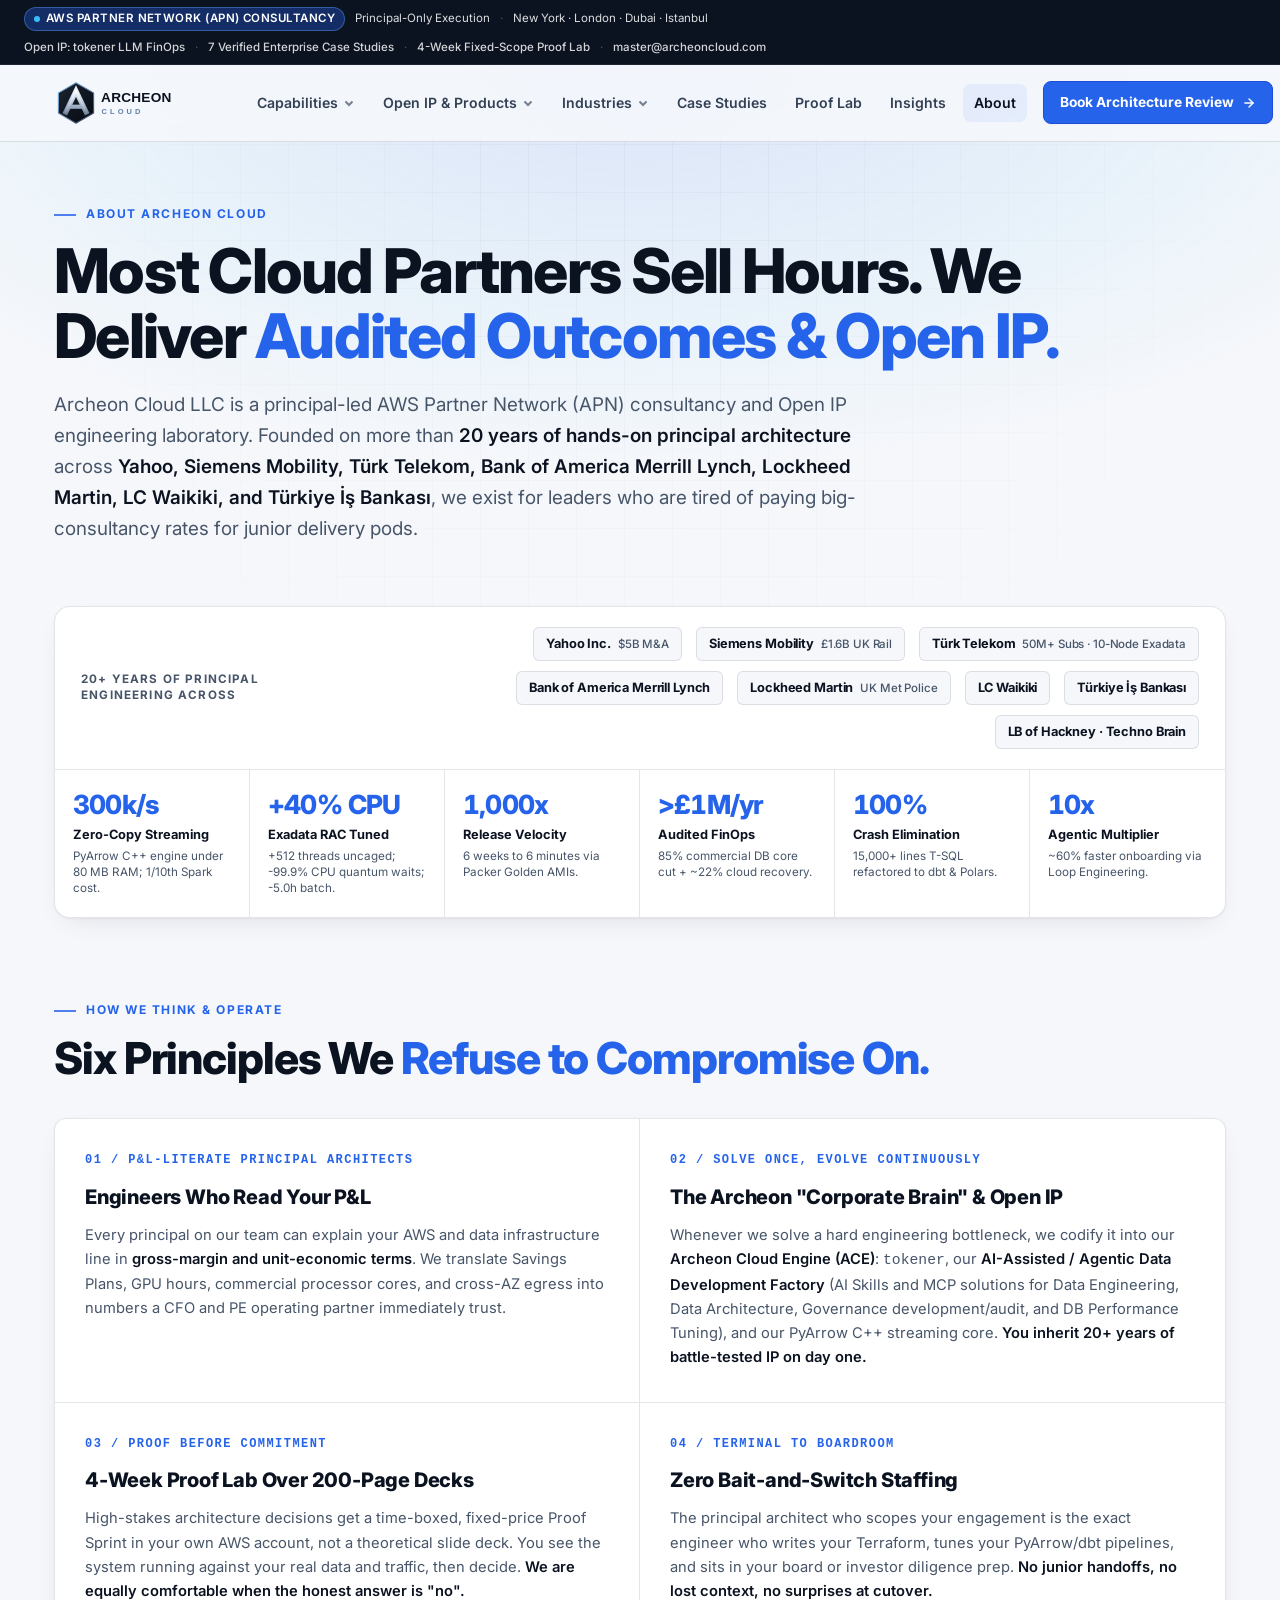
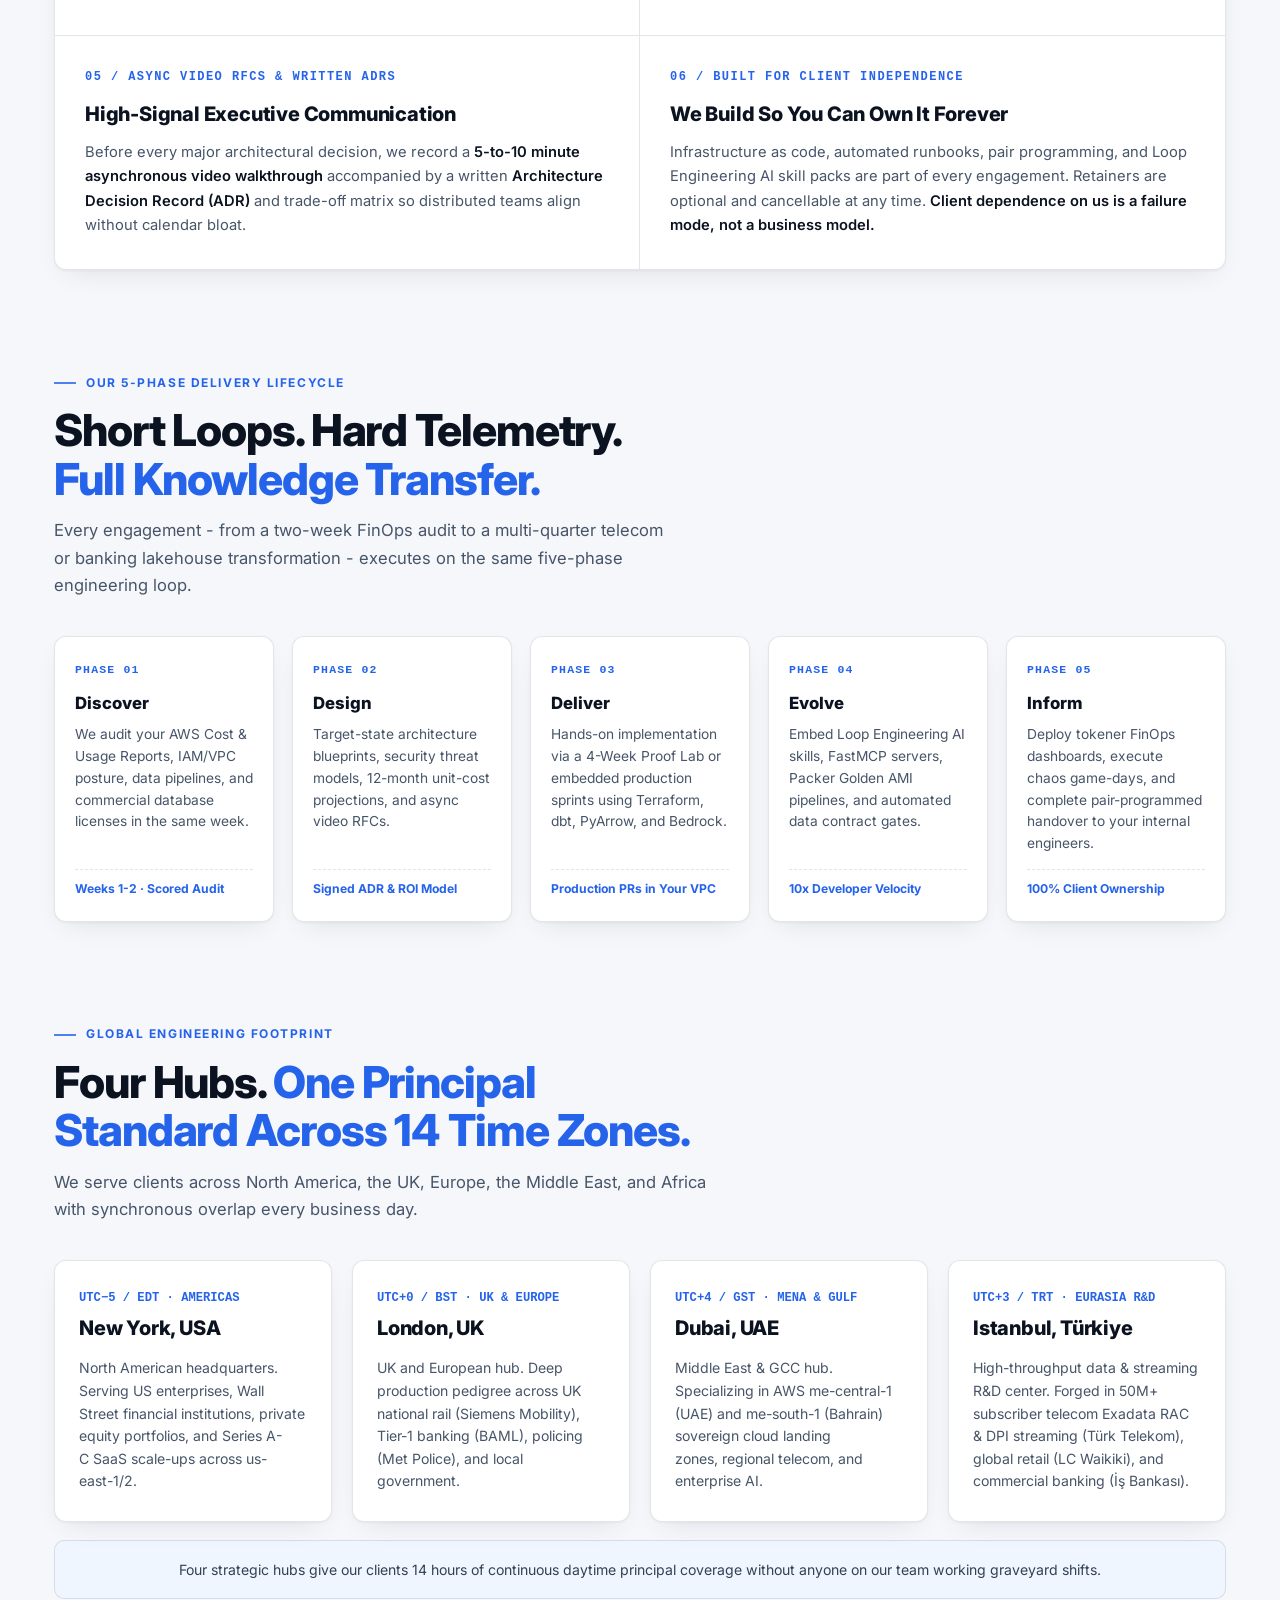
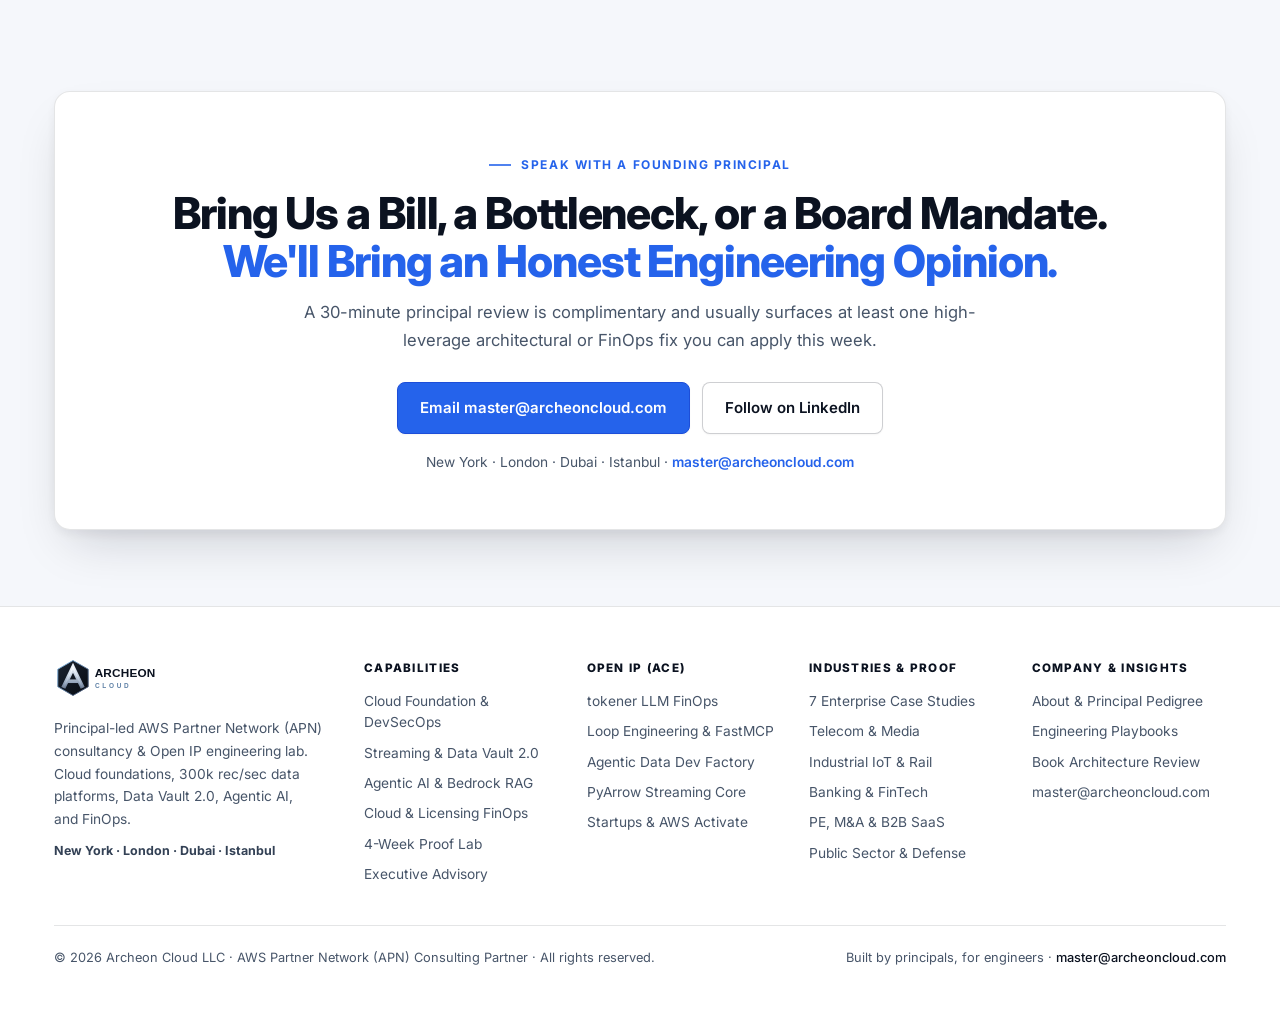
==== commit e3be5378: "Feat: Add Oracle Exadata 19c RAC deep-tuning metrics and Agentic Data Development Factory positionin" ====
--- a/about/index.html
+++ b/about/index.html
@@ -1,423 +1,477 @@
 <!DOCTYPE html>
 <html lang="en">
+
 <head>
-<meta charset="UTF-8" />
-<meta name="viewport" content="width=device-width, initial-scale=1.0" />
-<title>About Archeon Cloud - Principal AWS Pedigree, Open IP Lab &amp; Global Hubs | New York · London · Dubai · Istanbul</title>
-<meta name="description" content="Archeon Cloud LLC is a principal-led AWS Partner Network (APN) consultancy and Open IP engineering lab founded on 20+ years of Fortune-500 cloud, streaming data, Data Vault 2.0, and FinOps execution." />
-<link rel="canonical" href="https://archeoncloud.com/about/" />
-<meta property="og:type" content="website" />
-<meta property="og:title" content="About Archeon Cloud - Principal AWS Architecture &amp; Open IP Lab" />
-<meta property="og:description" content="Why Archeon Cloud is different: 20+ years of principal Fortune-500 pedigree, Open IP accelerators (tokener, Loop Engineering, automate-dv-kimball, PyArrow Core), and synchronous hubs in New York, London, Dubai, and Istanbul." />
-<meta property="og:url" content="https://archeoncloud.com/about/" />
-<meta property="og:image" content="https://archeoncloud.com/assets/mark.png" />
-<meta name="twitter:card" content="summary_large_image" />
-<meta name="theme-color" content="#0B1220" />
-<link rel="icon" type="image/png" sizes="32x32" href="../assets/favicon.png" />
-<link rel="apple-touch-icon" href="../assets/mark.png" />
-<link rel="preconnect" href="https://fonts.googleapis.com" />
-<link rel="preconnect" href="https://fonts.gstatic.com" crossorigin />
-<link href="https://fonts.googleapis.com/css2?family=Inter:wght@400;500;600;700;800;900&display=swap" rel="stylesheet" />
-<link rel="stylesheet" href="../assets/style.css" />
+  <meta charset="UTF-8" />
+  <meta name="viewport" content="width=device-width, initial-scale=1.0" />
+  <title>About Archeon Cloud - Principal AWS Pedigree, Open IP Lab &amp; Global Hubs | New York · London · Dubai ·
+    Istanbul</title>
+  <meta name="description"
+    content="Archeon Cloud LLC is a principal-led AWS Partner Network (APN) consultancy and Open IP engineering lab founded on 20+ years of Fortune-500 cloud, streaming data, Data Vault 2.0, and FinOps execution." />
+  <link rel="canonical" href="https://archeoncloud.com/about/" />
+  <meta property="og:type" content="website" />
+  <meta property="og:title" content="About Archeon Cloud - Principal AWS Architecture &amp; Open IP Lab" />
+  <meta property="og:description"
+    content="Why Archeon Cloud is different: 20+ years of principal Fortune-500 pedigree, Open IP accelerators (tokener, Loop Engineering, Agentic Data Development Factory, PyArrow Core), and synchronous hubs in New York, London, Dubai, and Istanbul." />
+  <meta property="og:url" content="https://archeoncloud.com/about/" />
+  <meta property="og:image" content="https://archeoncloud.com/assets/mark.png" />
+  <meta name="twitter:card" content="summary_large_image" />
+  <meta name="theme-color" content="#0B1220" />
+  <link rel="icon" type="image/png" sizes="32x32" href="../assets/favicon.png" />
+  <link rel="apple-touch-icon" href="../assets/mark.png" />
+  <link rel="preconnect" href="https://fonts.googleapis.com" />
+  <link rel="preconnect" href="https://fonts.gstatic.com" crossorigin />
+  <link href="https://fonts.googleapis.com/css2?family=Inter:wght@400;500;600;700;800;900&display=swap"
+    rel="stylesheet" />
+  <link rel="stylesheet" href="../assets/style.css" />
 </head>
+
 <body>
 
-<div class="aurora" aria-hidden="true"></div>
-<div class="grid-fade" aria-hidden="true"></div>
-
-<!-- Top Institutional APN Utility Bar -->
-<div class="top-bar">
-  <div class="top-bar__inner">
-    <div class="top-bar__left">
-      <span class="top-bar__pill"><span class="pulse"></span> AWS Partner Network (APN) Consultancy</span>
-      <span>Principal-Only Execution</span>
-      <span class="top-bar__sep">·</span>
-      <span>New York · London · Dubai · Istanbul</span>
-    </div>
-    <div class="top-bar__right">
-      <a href="../product/tokener/">Open IP: tokener LLM FinOps</a>
-      <span class="top-bar__sep">·</span>
-      <a href="../case-studies/">7 Verified Enterprise Case Studies</a>
-      <span class="top-bar__sep">·</span>
-      <a href="../poc/">4-Week Fixed-Scope Proof Lab</a>
-      <span class="top-bar__sep">·</span>
-      <a href="mailto:master@archeoncloud.com">master@archeoncloud.com</a>
+  <div class="aurora" aria-hidden="true"></div>
+  <div class="grid-fade" aria-hidden="true"></div>
+
+  <!-- Top Institutional APN Utility Bar -->
+  <div class="top-bar">
+    <div class="top-bar__inner">
+      <div class="top-bar__left">
+        <span class="top-bar__pill"><span class="pulse"></span> AWS Partner Network (APN) Consultancy</span>
+        <span>Principal-Only Execution</span>
+        <span class="top-bar__sep">·</span>
+        <span>New York · London · Dubai · Istanbul</span>
+      </div>
+      <div class="top-bar__right">
+        <a href="../product/tokener/">Open IP: tokener LLM FinOps</a>
+        <span class="top-bar__sep">·</span>
+        <a href="../case-studies/">7 Verified Enterprise Case Studies</a>
+        <span class="top-bar__sep">·</span>
+        <a href="../poc/">4-Week Fixed-Scope Proof Lab</a>
+        <span class="top-bar__sep">·</span>
+        <a href="mailto:master@archeoncloud.com">master@archeoncloud.com</a>
+      </div>
     </div>
   </div>
-</div>
-
-<!-- Sticky Header & Mega-Menu Navigation -->
-<div class="site-header-shell">
+
+  <!-- Sticky Header & Mega-Menu Navigation -->
+  <div class="site-header-shell">
+    <div class="wrap">
+      <header class="site">
+        <a class="brand" href="../" aria-label="Archeon Cloud home">
+          <img src="../assets/logo.svg" alt="Archeon Cloud - Principal AWS Consultancy" />
+        </a>
+        <input type="checkbox" id="nav-toggle" class="nav-toggle" aria-hidden="true" />
+        <label for="nav-toggle" class="nav-burger" aria-label="Toggle navigation"><span></span></label>
+        <nav class="nav" aria-label="Primary">
+          <div class="nav-item">
+            <a href="../services/">
+              Capabilities
+              <svg class="nav-caret" viewBox="0 0 12 12" fill="none" stroke="currentColor" stroke-width="2">
+                <path d="M2.5 4.5L6 8l3.5-3.5" />
+              </svg>
+            </a>
+            <div class="nav-drop nav-drop--wide">
+              <div class="nav-drop__head">4 Core Capability Practices &amp; Advisory</div>
+              <a href="../services/#architecture">
+                <strong>01 · Cloud Foundation &amp; DevSecOps</strong>
+                <span>Multi-account AWS Control Tower, Terraform IaC, Golden AMIs, zero-downtime migration.</span>
+              </a>
+              <a href="../services/#streaming">
+                <strong>02 · High-Throughput Data &amp; Data Vault 2.0</strong>
+                <span>300k rec/sec PyArrow streaming, dbt Hybrid Data Vault 2.0, Iceberg &amp; Snowflake
+                  lakehouses.</span>
+              </a>
+              <a href="../services/#genai">
+                <strong>03 · Agentic AI &amp; Developer Platforms</strong>
+                <span>Amazon Bedrock RAG, FastMCP tool servers, Loop Engineering &amp; 10x agentic workflows.</span>
+              </a>
+              <a href="../services/#finops">
+                <strong>04 · Cloud FinOps &amp; Commercial Licensing</strong>
+                <span>22% cloud spend recovery, Oracle Exadata &amp; SQL optimization, tokener LLM economics.</span>
+              </a>
+              <a href="../consultancy/">
+                <strong>Executive Advisory &amp; Fractional Principal</strong>
+                <span>M&amp;A technical due diligence, architecture rescue, and board-grade roadmaps.</span>
+              </a>
+              <a href="../startups/">
+                <strong>High-Growth Startups &amp; AWS Activate</strong>
+                <span>SOC 2 / HIPAA-ready foundations in 3 weeks with credit-aligned co-funding.</span>
+              </a>
+            </div>
+          </div>
+
+          <div class="nav-item">
+            <a href="../product/tokener/">
+              Open IP &amp; Products
+              <svg class="nav-caret" viewBox="0 0 12 12" fill="none" stroke="currentColor" stroke-width="2">
+                <path d="M2.5 4.5L6 8l3.5-3.5" />
+              </svg>
+            </a>
+            <div class="nav-drop">
+              <div class="nav-drop__head">The Archeon Cloud Engine (ACE)</div>
+              <a href="../product/tokener/">
+                <strong>tokener · LLM FinOps Control Plane</strong>
+                <span>Self-hosted pre-stream token budget enforcement &amp; real-time cost attribution for Bedrock,
+                  Anthropic &amp; OpenAI.</span>
+              </a>
+              <a href="../services/#genai">
+                <strong>Loop Engineering &amp; AI Skills OS</strong>
+                <span>Reusable FastMCP servers &amp; agentic context protocols delivering 10x developer velocity.</span>
+              </a>
+              <a href="../services/#data-vault">
+                <strong>Agentic Data Development Factory</strong>
+                <span>AI Skills &amp; MCP solutions for Data Engineering, Data Architecture, Governance Audit &amp; DB
+                  Performance Tuning.</span>
+              </a>
+              <a href="../services/#streaming">
+                <strong>PyArrow C++ Zero-Copy Streaming Core</strong>
+                <span>300k records/sec micro-batch Parquet engine running under 80 MB RAM at 1/10th Spark cost.</span>
+              </a>
+            </div>
+          </div>
+
+          <div class="nav-item">
+            <a href="../industries/">
+              Industries
+              <svg class="nav-caret" viewBox="0 0 12 12" fill="none" stroke="currentColor" stroke-width="2">
+                <path d="M2.5 4.5L6 8l3.5-3.5" />
+              </svg>
+            </a>
+            <div class="nav-drop nav-drop--wide">
+              <div class="nav-drop__head">Regulated &amp; High-Velocity Verticals</div>
+              <a href="../industries/#telecom">
+                <strong>Telecom &amp; Digital Media</strong>
+                <span>50M+ subscriber DPI telemetry, 20.5B daily records, sub-minute observability.</span>
+              </a>
+              <a href="../industries/#iiot">
+                <strong>Industrial IoT, Rail &amp; Mobility</strong>
+                <span>50M+ daily sensor files, fleet digital twins, predictive maintenance on AWS.</span>
+              </a>
+              <a href="../industries/#fintech">
+                <strong>Banking, Capital Markets &amp; FinTech</strong>
+                <span>PCI-DSS, SOX &amp; GDPR lakehouses, risk analytics, commercial database FinOps.</span>
+              </a>
+              <a href="../industries/#pe-saas">
+                <strong>Private Equity, M&amp;A &amp; B2B SaaS</strong>
+                <span>Post-merger cloud carve-outs, 1,000x CI/CD acceleration, SaaS unit economics.</span>
+              </a>
+              <a href="../industries/#retail">
+                <strong>Global Retail &amp; Supply Chain</strong>
+                <span>Omnichannel demand forecasting, 100% crash elimination via dbt &amp; DuckDB.</span>
+              </a>
+              <a href="../industries/#govtech">
+                <strong>Public Sector, Defense &amp; GovTech</strong>
+                <span>Air-gapped migrations, 80 TB intelligence archives, 19x national tax platform scale.</span>
+              </a>
+            </div>
+          </div>
+
+          <a href="../case-studies/">Case Studies</a>
+          <a href="../poc/">Proof Lab</a>
+          <a href="../blog/">Insights</a>
+          <a href="../about/" class="active">About</a>
+        </nav>
+        <a class="nav-cta" href="../contact/">
+          Book Architecture Review
+          <svg width="14" height="14" viewBox="0 0 24 24" fill="none" stroke="currentColor" stroke-width="2.4"
+            stroke-linecap="round" stroke-linejoin="round">
+            <path d="M5 12h14" />
+            <path d="m12 5 7 7-7 7" />
+          </svg>
+        </a>
+      </header>
+    </div>
+  </div>
+
   <div class="wrap">
-    <header class="site">
-      <a class="brand" href="../" aria-label="Archeon Cloud home">
-        <img src="../assets/logo.svg" alt="Archeon Cloud - Principal AWS Consultancy" />
-      </a>
-      <input type="checkbox" id="nav-toggle" class="nav-toggle" aria-hidden="true" />
-      <label for="nav-toggle" class="nav-burger" aria-label="Toggle navigation"><span></span></label>
-      <nav class="nav" aria-label="Primary">
-        <div class="nav-item">
-          <a href="../services/">
-            Capabilities
-            <svg class="nav-caret" viewBox="0 0 12 12" fill="none" stroke="currentColor" stroke-width="2"><path d="M2.5 4.5L6 8l3.5-3.5"/></svg>
-          </a>
-          <div class="nav-drop nav-drop--wide">
-            <div class="nav-drop__head">4 Core Capability Practices &amp; Advisory</div>
-            <a href="../services/#architecture">
-              <strong>01 · Cloud Foundation &amp; DevSecOps</strong>
-              <span>Multi-account AWS Control Tower, Terraform IaC, Golden AMIs, zero-downtime migration.</span>
-            </a>
-            <a href="../services/#streaming">
-              <strong>02 · High-Throughput Data &amp; Data Vault 2.0</strong>
-              <span>300k rec/sec PyArrow streaming, dbt Hybrid Data Vault 2.0, Iceberg &amp; Snowflake lakehouses.</span>
-            </a>
-            <a href="../services/#genai">
-              <strong>03 · Agentic AI &amp; Developer Platforms</strong>
-              <span>Amazon Bedrock RAG, FastMCP tool servers, Loop Engineering &amp; 10x agentic workflows.</span>
-            </a>
-            <a href="../services/#finops">
-              <strong>04 · Cloud FinOps &amp; Commercial Licensing</strong>
-              <span>22% cloud spend recovery, Oracle/SQL core optimization, tokener LLM unit economics.</span>
-            </a>
-            <a href="../consultancy/">
-              <strong>Executive Advisory &amp; Fractional Principal</strong>
-              <span>M&amp;A technical due diligence, architecture rescue, and board-grade roadmaps.</span>
-            </a>
-            <a href="../startups/">
-              <strong>High-Growth Startups &amp; AWS Activate</strong>
-              <span>SOC 2 / HIPAA-ready foundations in 3 weeks with credit-aligned co-funding.</span>
-            </a>
-          </div>
-        </div>
-
-        <div class="nav-item">
-          <a href="../product/tokener/">
-            Open IP &amp; Products
-            <svg class="nav-caret" viewBox="0 0 12 12" fill="none" stroke="currentColor" stroke-width="2"><path d="M2.5 4.5L6 8l3.5-3.5"/></svg>
-          </a>
-          <div class="nav-drop">
-            <div class="nav-drop__head">The Archeon Cloud Engine (ACE)</div>
-            <a href="../product/tokener/">
-              <strong>tokener · LLM FinOps Control Plane</strong>
-              <span>Self-hosted pre-stream token budget enforcement &amp; real-time cost attribution for Bedrock, Anthropic &amp; OpenAI.</span>
-            </a>
-            <a href="../services/#genai">
-              <strong>Loop Engineering &amp; AI Skills OS</strong>
-              <span>Reusable FastMCP servers &amp; agentic context protocols delivering 10x developer velocity.</span>
-            </a>
-            <a href="../services/#data-vault">
-              <strong>automate-dv-kimball · Open-Source dbt IP</strong>
-              <span>Automated Raw/Business Data Vault 2.0 to dimensional Kimball star-schema accelerator.</span>
-            </a>
-            <a href="../services/#streaming">
-              <strong>PyArrow C++ Zero-Copy Streaming Core</strong>
-              <span>300k records/sec micro-batch Parquet engine running under 80 MB RAM at 1/10th Spark cost.</span>
-            </a>
-          </div>
-        </div>
-
-        <div class="nav-item">
-          <a href="../industries/">
-            Industries
-            <svg class="nav-caret" viewBox="0 0 12 12" fill="none" stroke="currentColor" stroke-width="2"><path d="M2.5 4.5L6 8l3.5-3.5"/></svg>
-          </a>
-          <div class="nav-drop nav-drop--wide">
-            <div class="nav-drop__head">Regulated &amp; High-Velocity Verticals</div>
-            <a href="../industries/#telecom">
-              <strong>Telecom &amp; Digital Media</strong>
-              <span>50M+ subscriber DPI telemetry, 20.5B daily records, sub-minute observability.</span>
-            </a>
-            <a href="../industries/#iiot">
-              <strong>Industrial IoT, Rail &amp; Mobility</strong>
-              <span>50M+ daily sensor files, fleet digital twins, predictive maintenance on AWS.</span>
-            </a>
-            <a href="../industries/#fintech">
-              <strong>Banking, Capital Markets &amp; FinTech</strong>
-              <span>PCI-DSS, SOX &amp; GDPR lakehouses, risk analytics, commercial database FinOps.</span>
-            </a>
-            <a href="../industries/#pe-saas">
-              <strong>Private Equity, M&amp;A &amp; B2B SaaS</strong>
-              <span>Post-merger cloud carve-outs, 1,000x CI/CD acceleration, SaaS unit economics.</span>
-            </a>
-            <a href="../industries/#retail">
-              <strong>Global Retail &amp; Supply Chain</strong>
-              <span>Omnichannel demand forecasting, 100% crash elimination via dbt &amp; DuckDB.</span>
-            </a>
-            <a href="../industries/#govtech">
-              <strong>Public Sector, Defense &amp; GovTech</strong>
-              <span>Air-gapped migrations, 80 TB intelligence archives, 19x national tax platform scale.</span>
-            </a>
-          </div>
-        </div>
-
-        <a href="../case-studies/">Case Studies</a>
-        <a href="../poc/">Proof Lab</a>
-        <a href="../blog/">Insights</a>
-        <a href="../about/" class="active">About</a>
-      </nav>
-      <a class="nav-cta" href="../contact/">
-        Book Architecture Review
-        <svg width="14" height="14" viewBox="0 0 24 24" fill="none" stroke="currentColor" stroke-width="2.4" stroke-linecap="round" stroke-linejoin="round"><path d="M5 12h14"/><path d="m12 5 7 7-7 7"/></svg>
-      </a>
-    </header>
+    <main>
+      <section class="hero hero--left">
+        <div class="eyebrow">About Archeon Cloud</div>
+        <h1>Most Cloud Partners Sell Hours. We Deliver <span class="grad">Audited Outcomes &amp; Open IP.</span></h1>
+        <p class="lede">
+          Archeon Cloud LLC is a principal-led AWS Partner Network (APN) consultancy and Open IP engineering laboratory.
+          Founded on more than <strong>20 years of hands-on principal architecture</strong> across <strong>Yahoo,
+            Siemens Mobility, Türk Telekom, Bank of America Merrill Lynch, Lockheed Martin, LC Waikiki, and Türkiye İş
+            Bankası</strong>, we exist for leaders who are tired of paying big-consultancy rates for junior delivery
+          pods.
+        </p>
+      </section>
+
+      <!-- Pedigree & Track Record Box -->
+      <section aria-label="Principal Leadership Pedigree">
+        <div class="pedigree-box">
+          <div class="pedigree-logos">
+            <div class="pedigree-logos__label">
+              20+ Years of Principal Engineering Across
+            </div>
+            <div class="pedigree-logos__list">
+              <span class="client-chip">Yahoo Inc. <small>$5B M&amp;A</small></span>
+              <span class="client-chip">Siemens Mobility <small>£1.6B UK Rail</small></span>
+              <span class="client-chip">Türk Telekom <small>50M+ Subs · 10-Node Exadata</small></span>
+              <span class="client-chip">Bank of America Merrill Lynch</span>
+              <span class="client-chip">Lockheed Martin <small>UK Met Police</small></span>
+              <span class="client-chip">LC Waikiki</span>
+              <span class="client-chip">Türkiye İş Bankası</span>
+              <span class="client-chip">LB of Hackney · Techno Brain</span>
+            </div>
+          </div>
+          <div class="kpi-strip">
+            <div class="kpi-cell">
+              <div class="kpi-cell__num">300k/s</div>
+              <div class="kpi-cell__title">Zero-Copy Streaming</div>
+              <div class="kpi-cell__desc">PyArrow C++ engine under 80 MB RAM; 1/10th Spark cost.</div>
+            </div>
+            <div class="kpi-cell">
+              <div class="kpi-cell__num">+40% CPU</div>
+              <div class="kpi-cell__title">Exadata RAC Tuned</div>
+              <div class="kpi-cell__desc">+512 threads uncaged; -99.9% CPU quantum waits; -5.0h batch.</div>
+            </div>
+            <div class="kpi-cell">
+              <div class="kpi-cell__num">1,000x</div>
+              <div class="kpi-cell__title">Release Velocity</div>
+              <div class="kpi-cell__desc">6 weeks to 6 minutes via Packer Golden AMIs.</div>
+            </div>
+            <div class="kpi-cell">
+              <div class="kpi-cell__num">&gt;£1M/yr</div>
+              <div class="kpi-cell__title">Audited FinOps</div>
+              <div class="kpi-cell__desc">85% commercial DB core cut + ~22% cloud recovery.</div>
+            </div>
+            <div class="kpi-cell">
+              <div class="kpi-cell__num">100%</div>
+              <div class="kpi-cell__title">Crash Elimination</div>
+              <div class="kpi-cell__desc">15,000+ lines T-SQL refactored to dbt &amp; Polars.</div>
+            </div>
+            <div class="kpi-cell">
+              <div class="kpi-cell__num">10x</div>
+              <div class="kpi-cell__title">Agentic Multiplier</div>
+              <div class="kpi-cell__desc">~60% faster onboarding via Loop Engineering.</div>
+            </div>
+          </div>
+        </div>
+      </section>
+
+      <section class="block" id="principles">
+        <div class="eyebrow">How We Think &amp; Operate</div>
+        <h2>Six Principles We <span class="grad">Refuse to Compromise On.</span></h2>
+        <div class="manifesto">
+          <div>
+            <div class="num">01 / P&amp;L-LITERATE PRINCIPAL ARCHITECTS</div>
+            <h3>Engineers Who Read Your P&amp;L</h3>
+            <p>
+              Every principal on our team can explain your AWS and data infrastructure line in <strong>gross-margin and
+                unit-economic terms</strong>.
+              We translate Savings Plans, GPU hours, commercial processor cores, and cross-AZ egress into numbers a CFO
+              and PE operating partner immediately trust.
+            </p>
+          </div>
+          <div>
+            <div class="num">02 / SOLVE ONCE, EVOLVE CONTINUOUSLY</div>
+            <h3>The Archeon "Corporate Brain" &amp; Open IP</h3>
+            <p>
+              Whenever we solve a hard engineering bottleneck, we codify it into our <strong>Archeon Cloud Engine
+                (ACE)</strong>: <code>tokener</code>, our <strong>AI-Assisted / Agentic Data Development
+                Factory</strong> (AI Skills and MCP solutions for Data Engineering, Data Architecture, Governance
+              development/audit, and DB Performance Tuning), and our PyArrow C++ streaming core.
+              <strong>You inherit 20+ years of battle-tested IP on day one.</strong>
+            </p>
+          </div>
+          <div>
+            <div class="num">03 / PROOF BEFORE COMMITMENT</div>
+            <h3>4-Week Proof Lab Over 200-Page Decks</h3>
+            <p>
+              High-stakes architecture decisions get a time-boxed, fixed-price Proof Sprint in your own AWS account, not
+              a theoretical slide deck.
+              You see the system running against your real data and traffic, then decide.
+              <strong>We are equally comfortable when the honest answer is "no".</strong>
+            </p>
+          </div>
+          <div>
+            <div class="num">04 / TERMINAL TO BOARDROOM</div>
+            <h3>Zero Bait-and-Switch Staffing</h3>
+            <p>
+              The principal architect who scopes your engagement is the exact engineer who writes your Terraform, tunes
+              your PyArrow/dbt pipelines, and sits in your board or investor diligence prep.
+              <strong>No junior handoffs, no lost context, no surprises at cutover.</strong>
+            </p>
+          </div>
+          <div>
+            <div class="num">05 / ASYNC VIDEO RFCS &amp; WRITTEN ADRS</div>
+            <h3>High-Signal Executive Communication</h3>
+            <p>
+              Before every major architectural decision, we record a <strong>5-to-10 minute asynchronous video
+                walkthrough</strong> accompanied by a written <strong>Architecture Decision Record (ADR)</strong> and
+              trade-off matrix so distributed teams align without calendar bloat.
+            </p>
+          </div>
+          <div>
+            <div class="num">06 / BUILT FOR CLIENT INDEPENDENCE</div>
+            <h3>We Build So You Can Own It Forever</h3>
+            <p>
+              Infrastructure as code, automated runbooks, pair programming, and Loop Engineering AI skill packs are part
+              of every engagement.
+              Retainers are optional and cancellable at any time.
+              <strong>Client dependence on us is a failure mode, not a business model.</strong>
+            </p>
+          </div>
+        </div>
+      </section>
+
+      <section class="block" id="approach">
+        <div class="eyebrow">Our 5-Phase Delivery Lifecycle</div>
+        <h2>Short Loops. Hard Telemetry. <span class="grad">Full Knowledge Transfer.</span></h2>
+        <p class="sub">Every engagement - from a two-week FinOps audit to a multi-quarter telecom or banking lakehouse
+          transformation - executes on the same five-phase engineering loop.</p>
+        <div class="steps steps--5">
+          <div class="step">
+            <h3>Discover</h3>
+            <p>We audit your AWS Cost &amp; Usage Reports, IAM/VPC posture, data pipelines, and commercial database
+              licenses in the same week.</p>
+            <em>Weeks 1-2 · Scored Audit</em>
+          </div>
+          <div class="step">
+            <h3>Design</h3>
+            <p>Target-state architecture blueprints, security threat models, 12-month unit-cost projections, and async
+              video RFCs.</p>
+            <em>Signed ADR &amp; ROI Model</em>
+          </div>
+          <div class="step">
+            <h3>Deliver</h3>
+            <p>Hands-on implementation via a 4-Week Proof Lab or embedded production sprints using Terraform, dbt,
+              PyArrow, and Bedrock.</p>
+            <em>Production PRs in Your VPC</em>
+          </div>
+          <div class="step">
+            <h3>Evolve</h3>
+            <p>Embed Loop Engineering AI skills, FastMCP servers, Packer Golden AMI pipelines, and automated data
+              contract gates.</p>
+            <em>10x Developer Velocity</em>
+          </div>
+          <div class="step">
+            <h3>Inform</h3>
+            <p>Deploy tokener FinOps dashboards, execute chaos game-days, and complete pair-programmed handover to your
+              internal engineers.</p>
+            <em>100% Client Ownership</em>
+          </div>
+        </div>
+      </section>
+
+      <section class="block" id="locations">
+        <div class="eyebrow">Global Engineering Footprint</div>
+        <h2>Four Hubs. <span class="grad">One Principal Standard Across 14 Time Zones.</span></h2>
+        <p class="sub">We serve clients across North America, the UK, Europe, the Middle East, and Africa with
+          synchronous overlap every business day.</p>
+
+        <div class="grid grid-4">
+          <article class="card loc">
+            <span class="tz">UTC−5 / EDT · AMERICAS</span>
+            <h3>New York, USA</h3>
+            <p>North American headquarters. Serving US enterprises, Wall Street financial institutions, private equity
+              portfolios, and Series A-C SaaS scale-ups across us-east-1/2.</p>
+          </article>
+          <article class="card loc">
+            <span class="tz">UTC+0 / BST · UK &amp; EUROPE</span>
+            <h3>London, UK</h3>
+            <p>UK and European hub. Deep production pedigree across UK national rail (Siemens Mobility), Tier-1 banking
+              (BAML), policing (Met Police), and local government.</p>
+          </article>
+          <article class="card loc">
+            <span class="tz">UTC+4 / GST · MENA &amp; GULF</span>
+            <h3>Dubai, UAE</h3>
+            <p>Middle East &amp; GCC hub. Specializing in AWS me-central-1 (UAE) and me-south-1 (Bahrain) sovereign
+              cloud landing zones, regional telecom, and enterprise AI.</p>
+          </article>
+          <article class="card loc">
+            <span class="tz">UTC+3 / TRT · EURASIA R&amp;D</span>
+            <h3>Istanbul, Türkiye</h3>
+            <p>High-throughput data &amp; streaming R&amp;D center. Forged in 50M+ subscriber telecom Exadata RAC &amp;
+              DPI streaming (Türk Telekom), global retail (LC Waikiki), and commercial banking (İş Bankası).</p>
+          </article>
+        </div>
+        <div class="loc-band">
+          Four strategic hubs give our clients 14 hours of continuous daytime principal coverage without anyone on our
+          team working graveyard shifts.
+        </div>
+      </section>
+
+      <section class="contact" id="contact">
+        <div class="eyebrow" style="justify-content:center;">Speak With a Founding Principal</div>
+        <h2>Bring Us a Bill, a Bottleneck, or a Board Mandate. <span class="grad">We'll Bring an Honest Engineering
+            Opinion.</span></h2>
+        <p class="sub">A 30-minute principal review is complimentary and usually surfaces at least one high-leverage
+          architectural or FinOps fix you can apply this week.</p>
+        <div class="cta-row">
+          <a class="btn"
+            href="mailto:master@archeoncloud.com?subject=Archeon%20Cloud%20-%20Principal%20Architecture%20Review">Email
+            master@archeoncloud.com</a>
+          <a class="btn btn--ghost" href="https://www.linkedin.com/company/archeon-cloud/" target="_blank"
+            rel="noopener">Follow on LinkedIn</a>
+        </div>
+        <span class="contact-mail">New York · London · Dubai · Istanbul · <a
+            href="mailto:master@archeoncloud.com">master@archeoncloud.com</a></span>
+      </section>
+    </main>
   </div>
-</div>
-
-<div class="wrap">
-  <main>
-    <section class="hero hero--left">
-      <div class="eyebrow">About Archeon Cloud</div>
-      <h1>Most Cloud Partners Sell Hours. We Deliver <span class="grad">Audited Outcomes &amp; Open IP.</span></h1>
-      <p class="lede">
-        Archeon Cloud LLC is a principal-led AWS Partner Network (APN) consultancy and Open IP engineering laboratory.
-        Founded on more than <strong>20 years of hands-on principal architecture</strong> across <strong>Yahoo, Siemens Mobility, Türk Telekom, Bank of America Merrill Lynch, Lockheed Martin, LC Waikiki, and Türkiye İş Bankası</strong>, we exist for leaders who are tired of paying big-consultancy rates for junior delivery pods.
-      </p>
-    </section>
-
-    <!-- Pedigree & Track Record Box -->
-    <section aria-label="Principal Leadership Pedigree">
-      <div class="pedigree-box">
-        <div class="pedigree-logos">
-          <div class="pedigree-logos__label">
-            20+ Years of Principal Engineering Across
-          </div>
-          <div class="pedigree-logos__list">
-            <span class="client-chip">Yahoo Inc. <small>$5B M&amp;A</small></span>
-            <span class="client-chip">Siemens Mobility <small>£1.6B UK Rail</small></span>
-            <span class="client-chip">Türk Telekom <small>50M+ Subs</small></span>
-            <span class="client-chip">Bank of America Merrill Lynch</span>
-            <span class="client-chip">Lockheed Martin <small>UK Met Police</small></span>
-            <span class="client-chip">LC Waikiki</span>
-            <span class="client-chip">Türkiye İş Bankası</span>
-            <span class="client-chip">LB of Hackney · Techno Brain</span>
-          </div>
-        </div>
-        <div class="kpi-strip">
-          <div class="kpi-cell">
-            <div class="kpi-cell__num">300k/s</div>
-            <div class="kpi-cell__title">Zero-Copy Streaming</div>
-            <div class="kpi-cell__desc">PyArrow C++ engine under 80 MB RAM; 1/10th Spark cost.</div>
-          </div>
-          <div class="kpi-cell">
-            <div class="kpi-cell__num">50M+/day</div>
-            <div class="kpi-cell__title">IIoT Telemetry Scale</div>
-            <div class="kpi-cell__desc">400% scale-up across 60+ microservices on AWS.</div>
-          </div>
-          <div class="kpi-cell">
-            <div class="kpi-cell__num">1,000x</div>
-            <div class="kpi-cell__title">Release Velocity</div>
-            <div class="kpi-cell__desc">6 weeks to 6 minutes via Packer Golden AMIs.</div>
-          </div>
-          <div class="kpi-cell">
-            <div class="kpi-cell__num">&gt;£1M/yr</div>
-            <div class="kpi-cell__title">Audited FinOps</div>
-            <div class="kpi-cell__desc">85% commercial DB core cut + ~22% cloud recovery.</div>
-          </div>
-          <div class="kpi-cell">
-            <div class="kpi-cell__num">100%</div>
-            <div class="kpi-cell__title">Crash Elimination</div>
-            <div class="kpi-cell__desc">15,000+ lines T-SQL refactored to dbt &amp; Polars.</div>
-          </div>
-          <div class="kpi-cell">
-            <div class="kpi-cell__num">10x</div>
-            <div class="kpi-cell__title">Agentic Multiplier</div>
-            <div class="kpi-cell__desc">~60% faster onboarding via Loop Engineering.</div>
-          </div>
+
+  <!-- Institutional Footer -->
+  <footer>
+    <div class="wrap">
+      <div class="foot-grid">
+        <div>
+          <img src="../assets/logo.svg" alt="Archeon Cloud" />
+          <p>Principal-led AWS Partner Network (APN) consultancy &amp; Open IP engineering lab. Cloud foundations, 300k
+            rec/sec data platforms, Data Vault 2.0, Agentic AI, and FinOps.</p>
+          <p style="margin-top: 10px; font-size: 0.78rem; color: var(--silver);"><strong>New York · London · Dubai ·
+              Istanbul</strong></p>
+        </div>
+        <div>
+          <h4>Capabilities</h4>
+          <ul>
+            <li><a href="../services/#architecture">Cloud Foundation &amp; DevSecOps</a></li>
+            <li><a href="../services/#streaming">Streaming &amp; Data Vault 2.0</a></li>
+            <li><a href="../services/#genai">Agentic AI &amp; Bedrock RAG</a></li>
+            <li><a href="../services/#finops">Cloud &amp; Licensing FinOps</a></li>
+            <li><a href="../poc/">4-Week Proof Lab</a></li>
+            <li><a href="../consultancy/">Executive Advisory</a></li>
+          </ul>
+        </div>
+        <div>
+          <h4>Open IP (ACE)</h4>
+          <ul>
+            <li><a href="../product/tokener/">tokener LLM FinOps</a></li>
+            <li><a href="../services/#genai">Loop Engineering &amp; FastMCP</a></li>
+            <li><a href="../services/#data-vault">Agentic Data Dev Factory</a></li>
+            <li><a href="../services/#streaming">PyArrow Streaming Core</a></li>
+            <li><a href="../startups/">Startups &amp; AWS Activate</a></li>
+          </ul>
+        </div>
+        <div>
+          <h4>Industries &amp; Proof</h4>
+          <ul>
+            <li><a href="../case-studies/">7 Enterprise Case Studies</a></li>
+            <li><a href="../industries/#telecom">Telecom &amp; Media</a></li>
+            <li><a href="../industries/#iiot">Industrial IoT &amp; Rail</a></li>
+            <li><a href="../industries/#fintech">Banking &amp; FinTech</a></li>
+            <li><a href="../industries/#pe-saas">PE, M&amp;A &amp; B2B SaaS</a></li>
+            <li><a href="../industries/#govtech">Public Sector &amp; Defense</a></li>
+          </ul>
+        </div>
+        <div>
+          <h4>Company &amp; Insights</h4>
+          <ul>
+            <li><a href="../about/">About &amp; Principal Pedigree</a></li>
+            <li><a href="../blog/">Engineering Playbooks</a></li>
+            <li><a href="../contact/">Book Architecture Review</a></li>
+            <li><a href="mailto:master@archeoncloud.com">master@archeoncloud.com</a></li>
+          </ul>
         </div>
       </div>
-    </section>
-
-    <section class="block" id="principles">
-      <div class="eyebrow">How We Think &amp; Operate</div>
-      <h2>Six Principles We <span class="grad">Refuse to Compromise On.</span></h2>
-      <div class="manifesto">
-        <div>
-          <div class="num">01 / P&amp;L-LITERATE PRINCIPAL ARCHITECTS</div>
-          <h3>Engineers Who Read Your P&amp;L</h3>
-          <p>
-            Every principal on our team can explain your AWS and data infrastructure line in <strong>gross-margin and unit-economic terms</strong>.
-            We translate Savings Plans, GPU hours, commercial processor cores, and cross-AZ egress into numbers a CFO and PE operating partner immediately trust.
-          </p>
-        </div>
-        <div>
-          <div class="num">02 / SOLVE ONCE, EVOLVE CONTINUOUSLY</div>
-          <h3>The Archeon "Corporate Brain" &amp; Open IP</h3>
-          <p>
-            Whenever we solve a hard engineering bottleneck, we codify it into our <strong>Archeon Cloud Engine (ACE)</strong>: <code>tokener</code>, <code>automate-dv-kimball</code>, our PyArrow C++ streaming core, and Loop Engineering FastMCP skills.
-            <strong>You inherit 20+ years of battle-tested IP on day one.</strong>
-          </p>
-        </div>
-        <div>
-          <div class="num">03 / PROOF BEFORE COMMITMENT</div>
-          <h3>4-Week Proof Lab Over 200-Page Decks</h3>
-          <p>
-            High-stakes architecture decisions get a time-boxed, fixed-price Proof Sprint in your own AWS account, not a theoretical slide deck.
-            You see the system running against your real data and traffic, then decide.
-            <strong>We are equally comfortable when the honest answer is "no".</strong>
-          </p>
-        </div>
-        <div>
-          <div class="num">04 / TERMINAL TO BOARDROOM</div>
-          <h3>Zero Bait-and-Switch Staffing</h3>
-          <p>
-            The principal architect who scopes your engagement is the exact engineer who writes your Terraform, tunes your PyArrow/dbt pipelines, and sits in your board or investor diligence prep.
-            <strong>No junior handoffs, no lost context, no surprises at cutover.</strong>
-          </p>
-        </div>
-        <div>
-          <div class="num">05 / ASYNC VIDEO RFCS &amp; WRITTEN ADRS</div>
-          <h3>High-Signal Executive Communication</h3>
-          <p>
-            Before every major architectural decision, we record a <strong>5-to-10 minute asynchronous video walkthrough</strong> accompanied by a written <strong>Architecture Decision Record (ADR)</strong> and trade-off matrix so distributed teams align without calendar bloat.
-          </p>
-        </div>
-        <div>
-          <div class="num">06 / BUILT FOR CLIENT INDEPENDENCE</div>
-          <h3>We Build So You Can Own It Forever</h3>
-          <p>
-            Infrastructure as code, automated runbooks, pair programming, and Loop Engineering AI skill packs are part of every engagement.
-            Retainers are optional and cancellable at any time.
-            <strong>Client dependence on us is a failure mode, not a business model.</strong>
-          </p>
-        </div>
-      </div>
-    </section>
-
-    <section class="block" id="approach">
-      <div class="eyebrow">Our 5-Phase Delivery Lifecycle</div>
-      <h2>Short Loops. Hard Telemetry. <span class="grad">Full Knowledge Transfer.</span></h2>
-      <p class="sub">Every engagement - from a two-week FinOps audit to a multi-quarter telecom or banking lakehouse transformation - executes on the same five-phase engineering loop.</p>
-      <div class="steps steps--5">
-        <div class="step">
-          <h3>Discover</h3>
-          <p>We audit your AWS Cost &amp; Usage Reports, IAM/VPC posture, data pipelines, and commercial database licenses in the same week.</p>
-          <em>Weeks 1-2 · Scored Audit</em>
-        </div>
-        <div class="step">
-          <h3>Design</h3>
-          <p>Target-state architecture blueprints, security threat models, 12-month unit-cost projections, and async video RFCs.</p>
-          <em>Signed ADR &amp; ROI Model</em>
-        </div>
-        <div class="step">
-          <h3>Deliver</h3>
-          <p>Hands-on implementation via a 4-Week Proof Lab or embedded production sprints using Terraform, dbt, PyArrow, and Bedrock.</p>
-          <em>Production PRs in Your VPC</em>
-        </div>
-        <div class="step">
-          <h3>Evolve</h3>
-          <p>Embed Loop Engineering AI skills, FastMCP servers, Packer Golden AMI pipelines, and automated data contract gates.</p>
-          <em>10x Developer Velocity</em>
-        </div>
-        <div class="step">
-          <h3>Inform</h3>
-          <p>Deploy tokener FinOps dashboards, execute chaos game-days, and complete pair-programmed handover to your internal engineers.</p>
-          <em>100% Client Ownership</em>
-        </div>
-      </div>
-    </section>
-
-    <section class="block" id="locations">
-      <div class="eyebrow">Global Engineering Footprint</div>
-      <h2>Four Hubs. <span class="grad">One Principal Standard Across 14 Time Zones.</span></h2>
-      <p class="sub">We serve clients across North America, the UK, Europe, the Middle East, and Africa with synchronous overlap every business day.</p>
-
-      <div class="grid grid-4">
-        <article class="card loc">
-          <span class="tz">UTC−5 / EDT · AMERICAS</span>
-          <h3>New York, USA</h3>
-          <p>North American headquarters. Serving US enterprises, Wall Street financial institutions, private equity portfolios, and Series A-C SaaS scale-ups across us-east-1/2.</p>
-        </article>
-        <article class="card loc">
-          <span class="tz">UTC+0 / BST · UK &amp; EUROPE</span>
-          <h3>London, UK</h3>
-          <p>UK and European hub. Deep production pedigree across UK national rail (Siemens Mobility), Tier-1 banking (BAML), policing (Met Police), and local government.</p>
-        </article>
-        <article class="card loc">
-          <span class="tz">UTC+4 / GST · MENA &amp; GULF</span>
-          <h3>Dubai, UAE</h3>
-          <p>Middle East &amp; GCC hub. Specializing in AWS me-central-1 (UAE) and me-south-1 (Bahrain) sovereign cloud landing zones, regional telecom, and enterprise AI.</p>
-        </article>
-        <article class="card loc">
-          <span class="tz">UTC+3 / TRT · EURASIA R&amp;D</span>
-          <h3>Istanbul, Türkiye</h3>
-          <p>High-throughput data &amp; streaming R&amp;D center. Forged in 50M+ subscriber telecom DPI streaming (Türk Telekom), global retail (LC Waikiki), and commercial banking (İş Bankası).</p>
-        </article>
-      </div>
-      <div class="loc-band">
-        Four strategic hubs give our clients 14 hours of continuous daytime principal coverage without anyone on our team working graveyard shifts.
-      </div>
-    </section>
-
-    <section class="contact" id="contact">
-      <div class="eyebrow" style="justify-content:center;">Speak With a Founding Principal</div>
-      <h2>Bring Us a Bill, a Bottleneck, or a Board Mandate. <span class="grad">We'll Bring an Honest Engineering Opinion.</span></h2>
-      <p class="sub">A 30-minute principal review is complimentary and usually surfaces at least one high-leverage architectural or FinOps fix you can apply this week.</p>
-      <div class="cta-row">
-        <a class="btn" href="mailto:master@archeoncloud.com?subject=Archeon%20Cloud%20-%20Principal%20Architecture%20Review">Email master@archeoncloud.com</a>
-        <a class="btn btn--ghost" href="https://www.linkedin.com/company/archeon-cloud/" target="_blank" rel="noopener">Follow on LinkedIn</a>
-      </div>
-      <span class="contact-mail">New York · London · Dubai · Istanbul · <a href="mailto:master@archeoncloud.com">master@archeoncloud.com</a></span>
-    </section>
-  </main>
-</div>
-
-<!-- Institutional Footer -->
-<footer>
-  <div class="wrap">
-    <div class="foot-grid">
-      <div>
-        <img src="../assets/logo.svg" alt="Archeon Cloud" />
-        <p>Principal-led AWS Partner Network (APN) consultancy &amp; Open IP engineering lab. Cloud foundations, 300k rec/sec data platforms, Data Vault 2.0, Agentic AI, and FinOps.</p>
-        <p style="margin-top: 10px; font-size: 0.78rem; color: var(--silver);"><strong>New York · London · Dubai · Istanbul</strong></p>
-      </div>
-      <div>
-        <h4>Capabilities</h4>
-        <ul>
-          <li><a href="../services/#architecture">Cloud Foundation &amp; DevSecOps</a></li>
-          <li><a href="../services/#streaming">Streaming &amp; Data Vault 2.0</a></li>
-          <li><a href="../services/#genai">Agentic AI &amp; Bedrock RAG</a></li>
-          <li><a href="../services/#finops">Cloud &amp; Licensing FinOps</a></li>
-          <li><a href="../poc/">4-Week Proof Lab</a></li>
-          <li><a href="../consultancy/">Executive Advisory</a></li>
-        </ul>
-      </div>
-      <div>
-        <h4>Open IP (ACE)</h4>
-        <ul>
-          <li><a href="../product/tokener/">tokener LLM FinOps</a></li>
-          <li><a href="../services/#genai">Loop Engineering &amp; FastMCP</a></li>
-          <li><a href="../services/#data-vault">automate-dv-kimball (dbt)</a></li>
-          <li><a href="../services/#streaming">PyArrow Streaming Core</a></li>
-          <li><a href="../startups/">Startups &amp; AWS Activate</a></li>
-        </ul>
-      </div>
-      <div>
-        <h4>Industries &amp; Proof</h4>
-        <ul>
-          <li><a href="../case-studies/">7 Enterprise Case Studies</a></li>
-          <li><a href="../industries/#telecom">Telecom &amp; Media</a></li>
-          <li><a href="../industries/#iiot">Industrial IoT &amp; Rail</a></li>
-          <li><a href="../industries/#fintech">Banking &amp; FinTech</a></li>
-          <li><a href="../industries/#pe-saas">PE, M&amp;A &amp; B2B SaaS</a></li>
-          <li><a href="../industries/#govtech">Public Sector &amp; Defense</a></li>
-        </ul>
-      </div>
-      <div>
-        <h4>Company &amp; Insights</h4>
-        <ul>
-          <li><a href="../about/">About &amp; Principal Pedigree</a></li>
-          <li><a href="../blog/">Engineering Playbooks</a></li>
-          <li><a href="../contact/">Book Architecture Review</a></li>
-          <li><a href="mailto:master@archeoncloud.com">master@archeoncloud.com</a></li>
-        </ul>
+      <div class="foot-bottom">
+        <span>© 2026 Archeon Cloud LLC · AWS Partner Network (APN) Consulting Partner · All rights reserved.</span>
+        <span>Built by principals, for engineers · <a
+            href="mailto:master@archeoncloud.com">master@archeoncloud.com</a></span>
       </div>
     </div>
-    <div class="foot-bottom">
-      <span>© 2026 Archeon Cloud LLC · AWS Partner Network (APN) Consulting Partner · All rights reserved.</span>
-      <span>Built by principals, for engineers · <a href="mailto:master@archeoncloud.com">master@archeoncloud.com</a></span>
-    </div>
-  </div>
-</footer>
+  </footer>
 
 </body>
-</html>
+
+</html>
--- a/assets/style.css
+++ b/assets/style.css
@@ -45,6 +45,10 @@
   font-size: 16px;
 }
 
+[id] {
+  scroll-margin-top: 88px;
+}
+
 body {
   font-family: 'Inter', -apple-system, BlinkMacSystemFont, 'Segoe UI', Roboto, 'Helvetica Neue', Arial, sans-serif;
   background: var(--bg);
@@ -1916,21 +1920,91 @@
 .tk-shot figcaption { padding: 14px 18px; font-size: 0.88rem; line-height: 1.55; color: var(--muted); }
 .tk-shot figcaption b { color: var(--ink); }
 
+/* Global Grid & Flex Child Overflow Protection --------------------------- */
+.hero-split > *,
+.practice-grid > *,
+.ip-grid > *,
+.ip-card--featured > *,
+.case-grid > *,
+.grid > *,
+.steps > *,
+.kpi-strip > *,
+.manifesto > *,
+.foot-grid > *,
+.split > *,
+.arch-console__body > *,
+.arch-console__kpis > *,
+.arch-console__layers > *,
+.case-metrics > *,
+.tk-hero > *,
+.tk-arch > *,
+.tk-kpis > *,
+.tk-panels > * {
+  min-width: 0;
+  max-width: 100%;
+}
+
+.practice-card__top,
+.practice-card__foot,
+.vertical-card__head {
+  flex-wrap: wrap;
+}
+
+.ip-card__badge,
+.practice-card__num,
+.practice-card__persona,
+.compliance-badge,
+.case-card__client,
+.practice-card__metric,
+.client-chip {
+  max-width: 100%;
+  white-space: normal;
+  overflow-wrap: break-word;
+}
+
+.ip-mini-console {
+  min-width: 0;
+  max-width: 100%;
+  overflow-x: auto;
+  overflow-wrap: anywhere;
+  word-break: break-word;
+}
+
+.arch-console__title {
+  min-width: 0;
+  flex: 1;
+  overflow: hidden;
+  text-overflow: ellipsis;
+  white-space: nowrap;
+}
+
+.arch-console__status {
+  flex-shrink: 0;
+  white-space: nowrap;
+}
+
+.card h3,
+.practice-card h3,
+.ip-card h3,
+.case-card h3 {
+  overflow-wrap: anywhere;
+}
+
 /* Responsive Breakpoints ------------------------------------------------- */
 @media (max-width: 1100px) {
-  .kpi-strip { grid-template-columns: repeat(3, 1fr); }
+  .kpi-strip { grid-template-columns: repeat(3, minmax(0, 1fr)); }
   .kpi-cell { border-bottom: 1px solid var(--line); }
-  .hero-split, .tk-hero, .ip-card--featured { grid-template-columns: 1fr; gap: 32px; }
-  .foot-grid { grid-template-columns: repeat(3, 1fr); }
+  .hero-split, .tk-hero, .ip-card--featured { grid-template-columns: minmax(0, 1fr); gap: 32px; }
+  .foot-grid { grid-template-columns: repeat(3, minmax(0, 1fr)); }
 }
 
 @media (max-width: 980px) {
   .grid-3, .grid-4, .steps, .steps--5, .case-grid, .practice-grid, .ip-grid {
-    grid-template-columns: repeat(2, 1fr);
+    grid-template-columns: repeat(2, minmax(0, 1fr));
   }
   .split, .tk-arch {
-    grid-template-columns: 1fr;
-    gap: 32px;
+    grid-template-columns: minmax(0, 1fr);
+    gap: 24px;
   }
   .tk-arrow { padding: 2px 0; }
   .tk-arrow .h { display: none; }
@@ -1976,7 +2050,7 @@
   .nav {
     display: none;
     position: absolute;
-    top: 76px;
+    top: 100%;
     left: 0;
     right: 0;
     z-index: 50;
@@ -2008,7 +2082,7 @@
     background: var(--bg);
     padding: 6px 16px 12px;
     min-width: 0;
-    grid-template-columns: 1fr;
+    grid-template-columns: minmax(0, 1fr);
   }
   .nav-toggle:checked ~ .nav {
     display: flex;
@@ -2016,25 +2090,117 @@
 }
 
 @media (max-width: 760px) {
+  .wrap { padding: 0 16px; }
+  .top-bar__inner { padding: 6px 16px; }
   .top-bar__right { display: none; }
+  .pedigree-logos { padding: 16px; }
   .pedigree-logos__list { justify-content: flex-start; }
   .grid-3, .grid-2, .grid-4, .steps, .steps--5, .manifesto, .foot-grid, .case-grid, .practice-grid, .ip-grid, .kpi-strip {
-    grid-template-columns: 1fr;
-  }
+    grid-template-columns: minmax(0, 1fr);
+  }
+  .ip-card,
+  .ip-card--featured {
+    grid-column: 1 / -1;
+    padding: 20px 16px;
+  }
+  .ip-mini-console {
+    padding: 12px;
+    font-size: 0.7rem;
+  }
+  .manifesto > div { padding: 22px 18px; }
   .manifesto > div:nth-child(odd) { border-right: 0; }
   .manifesto > div:nth-last-child(-n+2) { border-bottom: 1px solid var(--line); }
   .manifesto > div:last-child { border-bottom: 0; }
-  .hero, .hero--left, .hero-split { padding: 36px 0 24px; }
-  section.block { padding: 52px 0 12px; }
-  .dark-band { padding: 36px 22px; }
-  .contact { padding: 40px 22px; }
-  .brand img { height: 36px; }
-  .article { font-size: 1rem; }
-  .article-shell { padding: 26px 18px; }
-  .article pre { font-size: 0.78rem; padding: 16px; }
-  .article table { display: block; overflow-x: auto; -webkit-overflow-scrolling: touch; }
-  .tk-kpis, .arch-console__kpis { grid-template-columns: repeat(2, 1fr); }
-  .tk-panels { grid-template-columns: 1fr; }
+  .hero, .hero--left, .hero-split { padding: 32px 0 22px; }
+  section.block { padding: 48px 0 12px; }
+  .dark-band {
+    margin-top: 48px;
+    padding: 28px 16px;
+    border-radius: var(--radius);
+  }
+  .practice-card,
+  .case-card,
+  .vertical-card,
+  .card {
+    padding: 22px 18px;
+  }
+  .band {
+    padding: 24px 18px;
+  }
+  .contact {
+    margin-top: 48px;
+    padding: 32px 18px;
+  }
+  .cta-row {
+    width: 100%;
+  }
+  .btn {
+    white-space: normal;
+    text-align: center;
+    justify-content: center;
+    line-height: 1.35;
+    padding: 12px 16px;
+    font-size: 0.88rem;
+    max-width: 100%;
+  }
+  .brand img { height: 34px; }
+  .article { font-size: 0.98rem; }
+  .article-shell { padding: 22px 16px; }
+  .article pre,
+  .tk-pre {
+    font-size: 0.74rem;
+    padding: 14px;
+    white-space: pre-wrap;
+    overflow-wrap: anywhere;
+    word-break: break-word;
+  }
+  /* Convert wide multi-column tables into stacked mobile cards */
+  .matrix-table,
+  .matrix-table tbody,
+  .matrix-table tfoot,
+  .tk-table,
+  .tk-table tbody,
+  .tk-table tfoot,
+  .article table,
+  .article table tbody {
+    display: block;
+    width: 100%;
+  }
+  .matrix-table thead,
+  .tk-table thead,
+  .article table thead {
+    display: none;
+  }
+  .matrix-table tr,
+  .tk-table tr,
+  .article table tr {
+    display: block;
+    padding: 14px 16px;
+    border-bottom: 1px solid var(--line);
+  }
+  .matrix-table tr:last-child,
+  .tk-table tr:last-child,
+  .article table tr:last-child {
+    border-bottom: 0;
+  }
+  .matrix-table td,
+  .tk-table td,
+  .article table td {
+    display: block;
+    padding: 4px 0;
+    border: 0;
+    text-align: left !important;
+    white-space: normal !important;
+  }
+  .matrix-table td:first-child,
+  .tk-table td:first-child,
+  .article table td:first-child {
+    font-weight: 800;
+    color: var(--blue);
+    margin-bottom: 4px;
+  }
+  .tk-kpis, .arch-console__kpis { grid-template-columns: repeat(2, minmax(0, 1fr)); }
+  .tk-panels { grid-template-columns: minmax(0, 1fr); }
   .tk-meta { display: none; }
 }
 
@@ -2044,32 +2210,43 @@
   }
   header.site {
     flex-wrap: nowrap;
-    gap: 8px;
-    padding: 12px 0;
+    gap: 6px;
+    padding: 10px 0;
   }
   .brand img {
-    height: 30px;
+    height: 26px;
   }
   header.site .nav-cta {
-    padding: 7px 10px;
-    font-size: 0.72rem;
+    padding: 6px 9px;
+    font-size: 0.68rem;
   }
   header.site .nav-cta svg {
     display: none;
   }
   .nav-burger {
-    width: 36px;
-    height: 36px;
-    margin-left: 2px;
+    width: 34px;
+    height: 34px;
+    margin-left: 0;
     flex-shrink: 0;
+  }
+  .cta-row > .btn {
+    width: 100%;
   }
   .badge {
     border-radius: 8px;
     font-size: 0.68rem;
   }
+  .arch-console__bar {
+    padding: 10px 12px;
+    gap: 8px;
+  }
+  .arch-console__body {
+    padding: 14px;
+  }
   .arch-console__kpis,
-  .tk-kpis {
-    grid-template-columns: 1fr;
+  .tk-kpis,
+  .case-metrics {
+    grid-template-columns: minmax(0, 1fr);
   }
   .arch-layer {
     flex-wrap: wrap;
